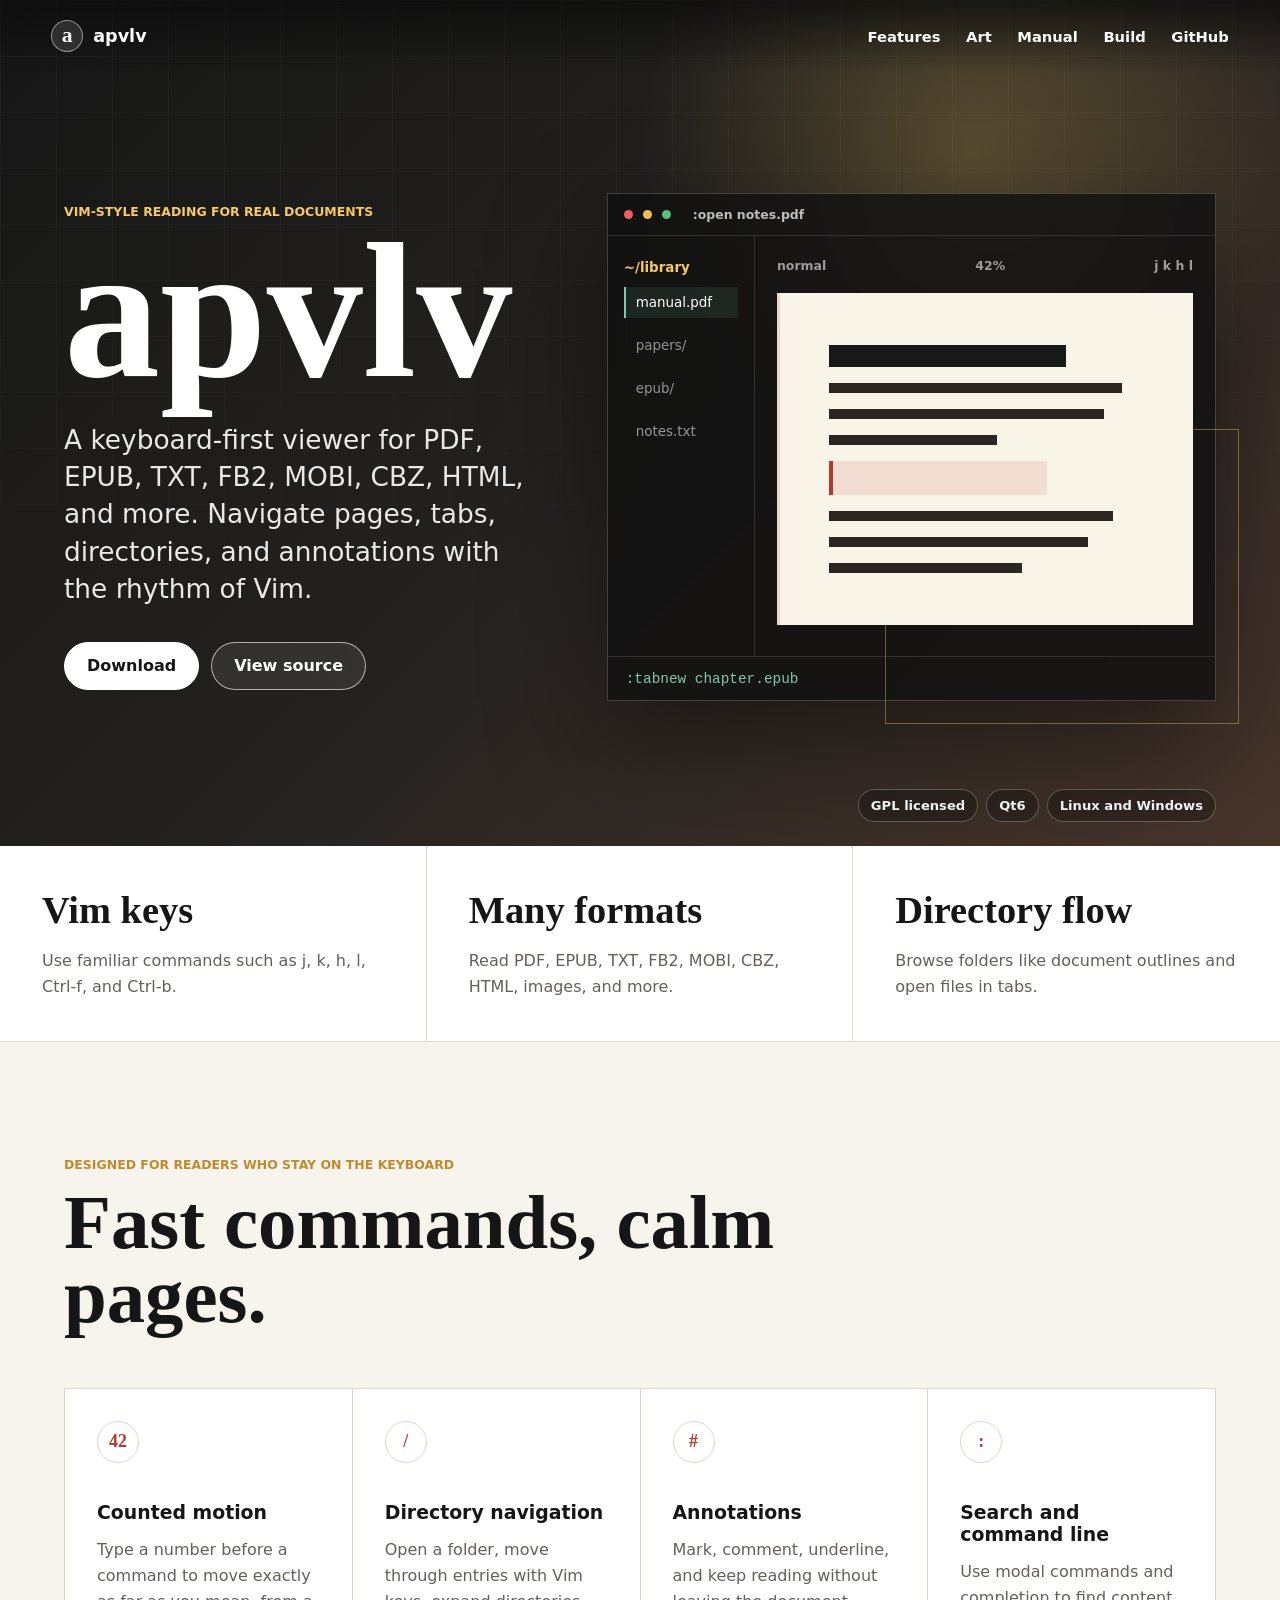
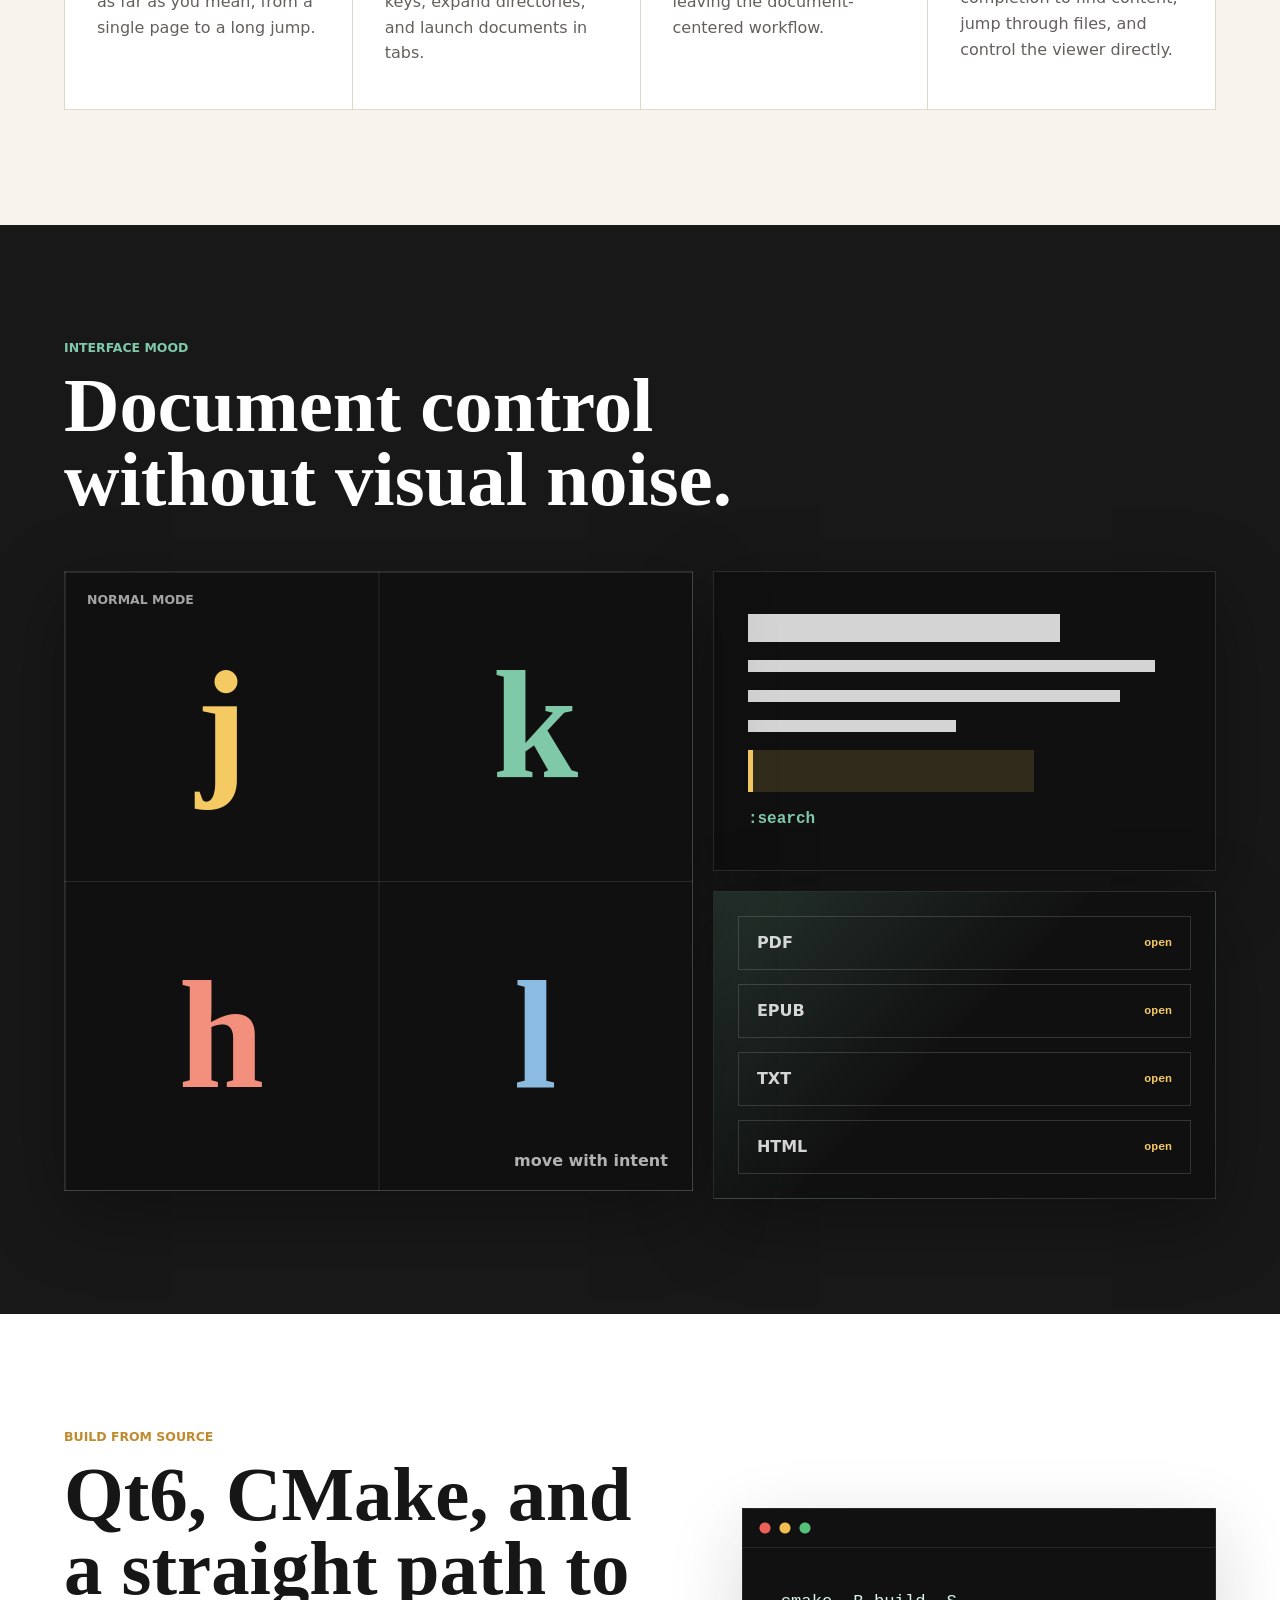
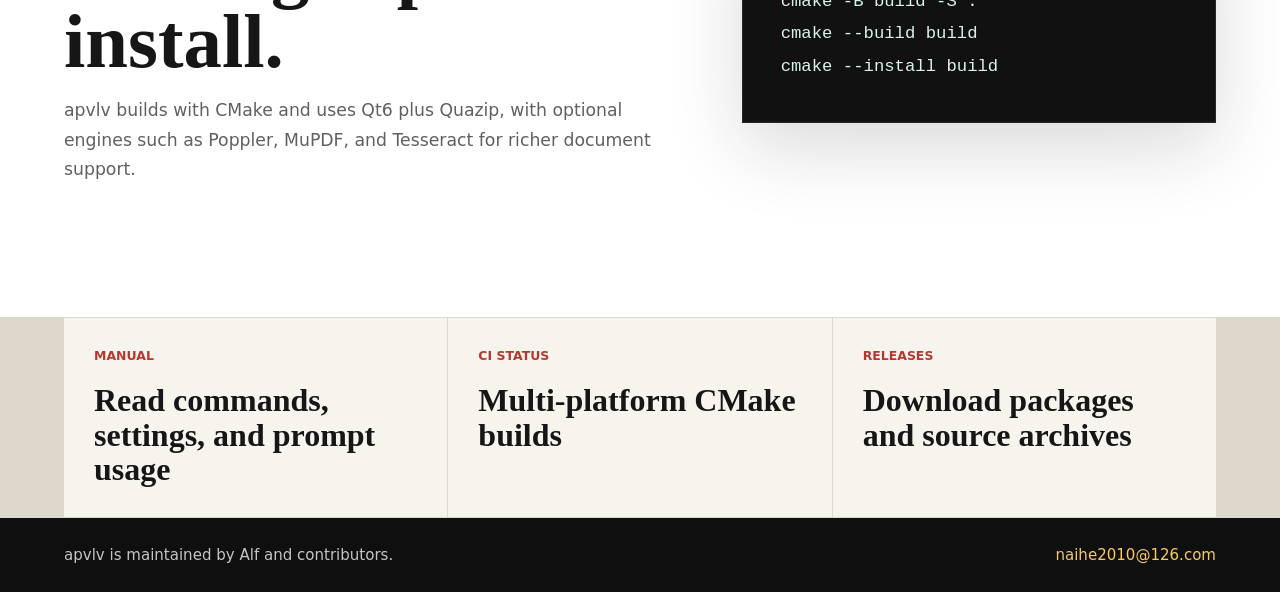
==== docs/index.html @ 9af19800 "docs: Add webpage which generated by AI" ====
<!doctype html>
<html lang="en">
  <head>
    <meta charset="utf-8">
    <meta name="viewport" content="width=device-width, initial-scale=1">
    <meta
      name="description"
      content="apvlv is a fast, Vim-like document viewer for PDF, EPUB, TXT, FB2, MOBI, CBZ, HTML, and more."
    >
    <title>apvlv | Vim-like document reading</title>
    <link rel="stylesheet" href="styles.css">
  </head>
  <body>
    <header class="site-header" aria-label="Primary">
      <a class="brand" href="#top" aria-label="apvlv home">
        <span class="brand-mark" aria-hidden="true">a</span>
        <span>apvlv</span>
      </a>
      <nav>
        <a href="#features">Features</a>
        <a href="#art">Art</a>
        <a href="manual.html">Manual</a>
        <a href="#build">Build</a>
        <a href="https://github.com/naihe2010/apvlv">GitHub</a>
      </nav>
    </header>

    <main id="top">
      <section class="hero" aria-labelledby="hero-title">
        <div class="hero-art" aria-hidden="true">
          <div class="app-window">
            <div class="window-bar">
              <span></span>
              <span></span>
              <span></span>
              <strong>:open notes.pdf</strong>
            </div>
            <div class="window-body">
              <aside class="file-tree">
                <b>~/library</b>
                <span class="active">manual.pdf</span>
                <span>papers/</span>
                <span>epub/</span>
                <span>notes.txt</span>
              </aside>
              <div class="page-art">
                <div class="page-toolbar">
                  <span>normal</span>
                  <span>42%</span>
                  <span>j k h l</span>
                </div>
                <div class="paper-sheet">
                  <i></i>
                  <i></i>
                  <i></i>
                  <i></i>
                  <em></em>
                  <i></i>
                  <i></i>
                  <i></i>
                </div>
              </div>
            </div>
            <div class="command-line">:tabnew chapter.epub</div>
          </div>
        </div>
        <div class="hero-content">
          <p class="eyebrow">Vim-style reading for real documents</p>
          <h1 id="hero-title">apvlv</h1>
          <p class="hero-copy">
            A keyboard-first viewer for PDF, EPUB, TXT, FB2, MOBI, CBZ, HTML,
            and more. Navigate pages, tabs, directories, and annotations with
            the rhythm of Vim.
          </p>
          <div class="hero-actions" aria-label="Project links">
            <a class="button primary" href="https://github.com/naihe2010/apvlv/releases">Download</a>
            <a class="button secondary" href="https://github.com/naihe2010/apvlv">View source</a>
          </div>
        </div>
        <div class="hero-status" aria-label="Project status">
          <span>GPL licensed</span>
          <span>Qt6</span>
          <span>Linux and Windows</span>
        </div>
      </section>

      <section class="intro" aria-label="Project highlights">
        <div class="metric">
          <strong>Vim keys</strong>
          <span>Use familiar commands such as j, k, h, l, Ctrl-f, and Ctrl-b.</span>
        </div>
        <div class="metric">
          <strong>Many formats</strong>
          <span>Read PDF, EPUB, TXT, FB2, MOBI, CBZ, HTML, images, and more.</span>
        </div>
        <div class="metric">
          <strong>Directory flow</strong>
          <span>Browse folders like document outlines and open files in tabs.</span>
        </div>
      </section>

      <section class="section" id="features" aria-labelledby="features-title">
        <div class="section-heading">
          <p class="eyebrow">Designed for readers who stay on the keyboard</p>
          <h2 id="features-title">Fast commands, calm pages.</h2>
        </div>
        <div class="feature-grid">
          <article class="feature">
            <span class="feature-icon" aria-hidden="true">42</span>
            <h3>Counted motion</h3>
            <p>Type a number before a command to move exactly as far as you mean, from a single page to a long jump.</p>
          </article>
          <article class="feature">
            <span class="feature-icon" aria-hidden="true">/</span>
            <h3>Directory navigation</h3>
            <p>Open a folder, move through entries with Vim keys, expand directories, and launch documents in tabs.</p>
          </article>
          <article class="feature">
            <span class="feature-icon" aria-hidden="true">#</span>
            <h3>Annotations</h3>
            <p>Mark, comment, underline, and keep reading without leaving the document-centered workflow.</p>
          </article>
          <article class="feature">
            <span class="feature-icon" aria-hidden="true">:</span>
            <h3>Search and command line</h3>
            <p>Use modal commands and completion to find content, jump through files, and control the viewer directly.</p>
          </article>
        </div>
      </section>

      <section class="showcase" id="art" aria-labelledby="art-title">
        <div class="section-heading">
          <p class="eyebrow">Interface mood</p>
          <h2 id="art-title">Document control without visual noise.</h2>
        </div>
        <div class="art-grid" aria-hidden="true">
          <div class="poster poster-large">
            <span class="poster-kicker">normal mode</span>
            <strong>j</strong>
            <strong>k</strong>
            <strong>h</strong>
            <strong>l</strong>
            <p>move with intent</p>
          </div>
          <div class="poster poster-lines">
            <span></span>
            <span></span>
            <span></span>
            <span></span>
            <em></em>
            <b>:search</b>
          </div>
          <div class="poster poster-stack">
            <span>PDF</span>
            <span>EPUB</span>
            <span>TXT</span>
            <span>HTML</span>
          </div>
        </div>
      </section>

      <section class="build" id="build" aria-labelledby="build-title">
        <div class="build-copy">
          <p class="eyebrow">Build from source</p>
          <h2 id="build-title">Qt6, CMake, and a straight path to install.</h2>
          <p>
            apvlv builds with CMake and uses Qt6 plus Quazip, with optional
            engines such as Poppler, MuPDF, and Tesseract for richer document
            support.
          </p>
        </div>
        <div class="terminal" aria-label="Build commands">
          <pre><code>cmake -B build -S .
cmake --build build
cmake --install build</code></pre>
        </div>
      </section>

      <section class="links" aria-label="Repository links">
        <a href="manual.html">
          <span>Manual</span>
          <strong>Read commands, settings, and prompt usage</strong>
        </a>
        <a href="https://github.com/naihe2010/apvlv/actions/workflows/cmake-multi-platform.yml">
          <span>CI status</span>
          <strong>Multi-platform CMake builds</strong>
        </a>
        <a href="https://github.com/naihe2010/apvlv/releases">
          <span>Releases</span>
          <strong>Download packages and source archives</strong>
        </a>
      </section>
    </main>

    <footer class="site-footer">
      <p>apvlv is maintained by Alf and contributors.</p>
      <a href="mailto:naihe2010@126.com">naihe2010@126.com</a>
    </footer>
  </body>
</html>
---- docs/styles.css ----
:root {
  color-scheme: light;
  --ink: #161616;
  --muted: #63605c;
  --paper: #f7f4ee;
  --panel: #ffffff;
  --line: #ded7cc;
  --red: #b43a31;
  --green: #1f6f58;
  --blue: #1c5f96;
  --gold: #bf8b2e;
  --shadow: 0 24px 70px rgba(22, 22, 22, 0.16);
  font-family:
    Inter, ui-sans-serif, system-ui, -apple-system, BlinkMacSystemFont, "Segoe UI",
    sans-serif;
}

* {
  box-sizing: border-box;
}

html {
  scroll-behavior: smooth;
}

body {
  margin: 0;
  background: var(--paper);
  color: var(--ink);
}

a {
  color: inherit;
}

.site-header {
  position: absolute;
  inset: 0 0 auto;
  z-index: 10;
  display: flex;
  align-items: center;
  justify-content: space-between;
  gap: 24px;
  min-height: 72px;
  padding: 16px clamp(18px, 4vw, 56px);
  color: #fff;
  background: linear-gradient(180deg, rgba(12, 12, 12, 0.76), rgba(12, 12, 12, 0));
}

.brand {
  display: inline-flex;
  align-items: center;
  gap: 10px;
  text-decoration: none;
  font-weight: 800;
  font-size: 1.1rem;
}

.brand-mark {
  display: inline-grid;
  place-items: center;
  width: 32px;
  height: 32px;
  border: 1px solid rgba(255, 255, 255, 0.48);
  border-radius: 50%;
  background: rgba(255, 255, 255, 0.12);
  font-family: Georgia, "Times New Roman", serif;
  font-size: 1.35rem;
  line-height: 1;
  backdrop-filter: blur(8px);
}

nav {
  display: flex;
  align-items: center;
  gap: clamp(12px, 2vw, 28px);
  font-size: 0.92rem;
  font-weight: 650;
}

nav a {
  text-decoration: none;
}

nav a:hover,
nav a:focus-visible {
  color: #f5d278;
}

.hero {
  position: relative;
  min-height: 94svh;
  display: grid;
  grid-template-columns: minmax(0, 0.88fr) minmax(360px, 1.12fr);
  gap: clamp(32px, 5vw, 80px);
  align-items: center;
  overflow: hidden;
  padding: 130px clamp(18px, 5vw, 72px) 82px;
  color: #fff;
  background:
    radial-gradient(circle at 76% 18%, rgba(246, 202, 99, 0.24), transparent 28%),
    linear-gradient(135deg, #161616 0%, #22211f 46%, #47352c 100%);
}

.hero::before {
  content: "";
  position: absolute;
  inset: 0;
  background:
    linear-gradient(90deg, rgba(255, 255, 255, 0.045) 1px, transparent 1px),
    linear-gradient(180deg, rgba(255, 255, 255, 0.045) 1px, transparent 1px);
  background-size: 56px 56px;
  mask-image: linear-gradient(180deg, rgba(0, 0, 0, 0.9), transparent 80%);
}

.hero-art {
  position: relative;
  z-index: 1;
  order: 2;
}

.app-window {
  position: relative;
  width: min(760px, 100%);
  margin-left: auto;
  border: 1px solid rgba(255, 255, 255, 0.2);
  background: rgba(17, 17, 17, 0.82);
  box-shadow: 0 38px 110px rgba(0, 0, 0, 0.44);
  backdrop-filter: blur(12px);
}

.app-window::before {
  content: "";
  position: absolute;
  right: -24px;
  bottom: -24px;
  width: 58%;
  height: 58%;
  border: 1px solid rgba(246, 202, 99, 0.4);
  z-index: -1;
}

.window-bar,
.command-line,
.page-toolbar {
  display: flex;
  align-items: center;
}

.window-bar {
  gap: 10px;
  min-height: 42px;
  padding: 0 16px;
  border-bottom: 1px solid rgba(255, 255, 255, 0.12);
  color: rgba(255, 255, 255, 0.62);
  font-size: 0.78rem;
  font-weight: 750;
}

.window-bar span {
  width: 9px;
  height: 9px;
  border-radius: 50%;
}

.window-bar span:nth-child(1) {
  background: #ef6058;
}

.window-bar span:nth-child(2) {
  background: #f2bf4f;
}

.window-bar span:nth-child(3) {
  background: #55c17a;
}

.window-bar strong {
  margin-left: 12px;
  color: rgba(255, 255, 255, 0.72);
}

.window-body {
  display: grid;
  grid-template-columns: minmax(124px, 0.32fr) 1fr;
  min-height: 420px;
}

.file-tree {
  display: grid;
  align-content: start;
  gap: 12px;
  padding: 24px 16px;
  border-right: 1px solid rgba(255, 255, 255, 0.12);
  color: rgba(255, 255, 255, 0.55);
  font-size: 0.84rem;
}

.file-tree b {
  color: #f6ca63;
}

.file-tree span {
  padding: 8px 10px;
  border-left: 2px solid transparent;
}

.file-tree .active {
  border-left-color: #7fc9a9;
  background: rgba(127, 201, 169, 0.1);
  color: #fff;
}

.page-art {
  padding: 22px;
}

.page-toolbar {
  justify-content: space-between;
  gap: 10px;
  margin-bottom: 20px;
  color: rgba(255, 255, 255, 0.58);
  font-size: 0.78rem;
  font-weight: 780;
}

.paper-sheet {
  display: grid;
  gap: 16px;
  min-height: 326px;
  padding: clamp(28px, 5vw, 52px);
  background:
    linear-gradient(90deg, rgba(180, 58, 49, 0.16) 0 3px, transparent 3px),
    #f9f4e8;
  color: #26211b;
}

.paper-sheet i,
.paper-sheet em {
  display: block;
  height: 10px;
  background: #2a2722;
}

.paper-sheet i:nth-child(1) {
  width: 76%;
  height: 22px;
  background: #181818;
}

.paper-sheet i:nth-child(2) {
  width: 94%;
}

.paper-sheet i:nth-child(3) {
  width: 88%;
}

.paper-sheet i:nth-child(4) {
  width: 54%;
}

.paper-sheet em {
  width: 70%;
  height: 34px;
  border-left: 4px solid var(--red);
  background: rgba(180, 58, 49, 0.12);
}

.paper-sheet i:nth-child(6) {
  width: 91%;
}

.paper-sheet i:nth-child(7) {
  width: 83%;
}

.paper-sheet i:nth-child(8) {
  width: 62%;
}

.command-line {
  min-height: 44px;
  padding: 0 18px;
  border-top: 1px solid rgba(255, 255, 255, 0.12);
  color: #7fc9a9;
  font-family: "SFMono-Regular", Consolas, "Liberation Mono", monospace;
  font-size: 0.9rem;
}

.hero-content {
  position: relative;
  z-index: 1;
  width: min(760px, 100%);
}

.eyebrow {
  margin: 0 0 14px;
  color: var(--gold);
  font-size: 0.78rem;
  font-weight: 850;
  letter-spacing: 0;
  text-transform: uppercase;
}

.hero .eyebrow {
  color: #f6ca63;
}

h1,
h2,
h3,
p {
  overflow-wrap: anywhere;
}

h1 {
  margin: 0;
  font-family: Georgia, "Times New Roman", serif;
  font-size: clamp(5rem, 15vw, 12rem);
  line-height: 0.82;
  letter-spacing: 0;
}

.hero-copy {
  max-width: 680px;
  margin: 30px 0 0;
  font-size: clamp(1.1rem, 2.6vw, 1.65rem);
  line-height: 1.42;
  color: rgba(255, 255, 255, 0.9);
}

.hero-actions {
  display: flex;
  flex-wrap: wrap;
  gap: 12px;
  margin-top: 34px;
}

.button {
  display: inline-flex;
  align-items: center;
  justify-content: center;
  min-height: 48px;
  padding: 0 22px;
  border: 1px solid rgba(255, 255, 255, 0.62);
  border-radius: 999px;
  text-decoration: none;
  font-weight: 800;
  transition:
    transform 160ms ease,
    background 160ms ease,
    color 160ms ease;
}

.button:hover,
.button:focus-visible {
  transform: translateY(-2px);
}

.button.primary {
  border-color: #fff;
  background: #fff;
  color: var(--ink);
}

.button.secondary {
  color: #fff;
  background: rgba(255, 255, 255, 0.08);
  backdrop-filter: blur(8px);
}

.hero-status {
  position: absolute;
  right: clamp(18px, 5vw, 72px);
  bottom: 24px;
  z-index: 1;
  display: flex;
  flex-wrap: wrap;
  justify-content: flex-end;
  gap: 8px;
}

.hero-status span {
  padding: 8px 12px;
  border: 1px solid rgba(255, 255, 255, 0.28);
  border-radius: 999px;
  background: rgba(10, 10, 10, 0.28);
  font-size: 0.82rem;
  font-weight: 750;
  backdrop-filter: blur(8px);
}

.intro {
  display: grid;
  grid-template-columns: repeat(3, 1fr);
  border-bottom: 1px solid var(--line);
  background: var(--panel);
}

.metric {
  min-height: 172px;
  padding: clamp(24px, 4vw, 42px);
  border-right: 1px solid var(--line);
}

.metric:last-child {
  border-right: 0;
}

.metric strong {
  display: block;
  margin-bottom: 16px;
  font-family: Georgia, "Times New Roman", serif;
  font-size: clamp(1.5rem, 3vw, 2.4rem);
}

.metric span {
  color: var(--muted);
  line-height: 1.6;
}

.section,
.showcase,
.build,
.links {
  padding: clamp(64px, 9vw, 118px) clamp(18px, 5vw, 72px);
}

.section-heading {
  max-width: 840px;
  margin-bottom: clamp(28px, 5vw, 54px);
}

h2 {
  margin: 0;
  font-family: Georgia, "Times New Roman", serif;
  font-size: clamp(2.4rem, 6vw, 5.4rem);
  line-height: 0.96;
  letter-spacing: 0;
}

.feature-grid {
  display: grid;
  grid-template-columns: repeat(4, 1fr);
  gap: 1px;
  background: var(--line);
  border: 1px solid var(--line);
}

.feature {
  min-height: 320px;
  padding: 32px;
  background: var(--panel);
}

.feature-icon {
  display: inline-grid;
  place-items: center;
  width: 42px;
  height: 42px;
  margin-bottom: 38px;
  border: 1px solid var(--line);
  border-radius: 50%;
  color: var(--red);
  font-family: Georgia, "Times New Roman", serif;
  font-size: 1.12rem;
  font-weight: 900;
}

.feature h3 {
  margin: 0 0 14px;
  font-size: 1.18rem;
}

.feature p {
  margin: 0;
  color: var(--muted);
  line-height: 1.62;
}

.showcase {
  background: #181818;
  color: #fff;
}

.showcase .eyebrow {
  color: #7fc9a9;
}

.art-grid {
  display: grid;
  grid-template-columns: 1.25fr 1fr;
  gap: 20px;
  align-items: start;
}

.poster {
  min-height: 300px;
  border: 1px solid rgba(255, 255, 255, 0.12);
  background: #101010;
  box-shadow: 0 22px 70px rgba(0, 0, 0, 0.34);
}

.poster-large {
  grid-row: span 2;
  display: grid;
  grid-template-columns: repeat(2, minmax(0, 1fr));
  gap: 1px;
  min-height: 620px;
  background:
    linear-gradient(90deg, rgba(255, 255, 255, 0.1) 1px, transparent 1px),
    linear-gradient(180deg, rgba(255, 255, 255, 0.1) 1px, transparent 1px),
    #101010;
  background-size: 50% 50%;
}

.poster-large strong {
  display: grid;
  place-items: center;
  font-family: Georgia, "Times New Roman", serif;
  font-size: clamp(5rem, 12vw, 10rem);
  line-height: 1;
}

.poster-large strong:nth-of-type(1) {
  color: #f6ca63;
}

.poster-large strong:nth-of-type(2) {
  color: #7fc9a9;
}

.poster-large strong:nth-of-type(3) {
  color: #f28f7d;
}

.poster-large strong:nth-of-type(4) {
  color: #8bbbe0;
}

.poster-kicker,
.poster-large p {
  position: absolute;
}

.poster-large {
  position: relative;
}

.poster-kicker {
  left: 22px;
  top: 20px;
  color: rgba(255, 255, 255, 0.62);
  font-size: 0.78rem;
  font-weight: 850;
  text-transform: uppercase;
}

.poster-large p {
  right: 24px;
  bottom: 20px;
  margin: 0;
  color: rgba(255, 255, 255, 0.68);
  font-size: 1rem;
  font-weight: 760;
}

.poster-lines {
  display: grid;
  align-content: center;
  gap: 18px;
  padding: 34px;
}

.poster-lines span,
.poster-lines em {
  display: block;
  height: 12px;
  background: rgba(255, 255, 255, 0.82);
}

.poster-lines span:nth-child(1) {
  width: 72%;
  height: 28px;
}

.poster-lines span:nth-child(2) {
  width: 94%;
}

.poster-lines span:nth-child(3) {
  width: 86%;
}

.poster-lines span:nth-child(4) {
  width: 48%;
}

.poster-lines em {
  width: 66%;
  height: 42px;
  border-left: 5px solid #f6ca63;
  background: rgba(246, 202, 99, 0.14);
}

.poster-lines b {
  align-self: end;
  color: #7fc9a9;
  font-family: "SFMono-Regular", Consolas, "Liberation Mono", monospace;
}

.poster-stack {
  display: grid;
  gap: 14px;
  padding: 24px;
  background:
    linear-gradient(135deg, rgba(127, 201, 169, 0.18), transparent 48%),
    #101010;
}

.poster-stack span {
  display: flex;
  align-items: center;
  justify-content: space-between;
  min-height: 54px;
  padding: 0 18px;
  border: 1px solid rgba(255, 255, 255, 0.15);
  color: rgba(255, 255, 255, 0.82);
  font-weight: 850;
}

.poster-stack span::after {
  content: "open";
  color: #f6ca63;
  font-family: "SFMono-Regular", Consolas, "Liberation Mono", monospace;
  font-size: 0.72rem;
}

.build {
  display: grid;
  grid-template-columns: minmax(0, 0.95fr) minmax(320px, 0.75fr);
  gap: clamp(32px, 6vw, 80px);
  align-items: center;
  background: var(--panel);
}

.build-copy p:not(.eyebrow) {
  max-width: 680px;
  color: var(--muted);
  font-size: 1.08rem;
  line-height: 1.7;
}

.terminal {
  border: 1px solid #272727;
  background: #111;
  color: #d8f5e6;
  box-shadow: var(--shadow);
}

.terminal::before {
  content: "";
  display: block;
  height: 38px;
  border-bottom: 1px solid #272727;
  background:
    radial-gradient(circle at 22px 19px, #ef6058 0 5px, transparent 6px),
    radial-gradient(circle at 42px 19px, #f2bf4f 0 5px, transparent 6px),
    radial-gradient(circle at 62px 19px, #55c17a 0 5px, transparent 6px);
}

pre {
  margin: 0;
  padding: clamp(24px, 4vw, 38px);
  overflow-x: auto;
}

code {
  font-family: "SFMono-Regular", Consolas, "Liberation Mono", monospace;
  font-size: clamp(0.92rem, 2vw, 1.08rem);
  line-height: 1.9;
}

.links {
  display: grid;
  grid-template-columns: repeat(3, 1fr);
  gap: 1px;
  background: var(--line);
  padding-top: 1px;
  padding-bottom: 1px;
}

.links a {
  min-height: 190px;
  padding: 30px;
  background: var(--paper);
  text-decoration: none;
  transition:
    background 160ms ease,
    color 160ms ease;
}

.links a:hover,
.links a:focus-visible {
  background: var(--ink);
  color: #fff;
}

.links span {
  display: block;
  margin-bottom: 20px;
  color: var(--red);
  font-size: 0.78rem;
  font-weight: 850;
  text-transform: uppercase;
}

.links a:hover span,
.links a:focus-visible span {
  color: #f6ca63;
}

.links strong {
  display: block;
  max-width: 320px;
  font-family: Georgia, "Times New Roman", serif;
  font-size: clamp(1.35rem, 2.5vw, 2rem);
  line-height: 1.08;
}

.site-footer {
  display: flex;
  justify-content: space-between;
  gap: 18px;
  padding: 28px clamp(18px, 5vw, 72px);
  background: #0f0f0f;
  color: rgba(255, 255, 255, 0.76);
  font-size: 0.94rem;
}

.site-footer p {
  margin: 0;
}

.site-footer a {
  color: #f6ca63;
  text-decoration: none;
}

.manual-page {
  background:
    linear-gradient(180deg, #171717 0 360px, var(--paper) 360px);
}

.doc-header {
  color: #fff;
}

nav a[aria-current="page"] {
  color: #f6ca63;
}

.manual-hero,
.manual-title {
  position: relative;
  display: grid;
  gap: clamp(28px, 5vw, 68px);
  padding: 138px clamp(18px, 5vw, 72px) clamp(56px, 8vw, 98px);
  color: #fff;
  overflow: hidden;
}

.manual-hero {
  grid-template-columns: minmax(0, 1fr) minmax(280px, 0.46fr);
  align-items: end;
  min-height: 620px;
  background:
    radial-gradient(circle at 82% 26%, rgba(127, 201, 169, 0.2), transparent 26%),
    linear-gradient(135deg, #151515, #202020 52%, #383026);
}

.manual-title {
  min-height: 440px;
  align-content: end;
  background:
    linear-gradient(90deg, rgba(255, 255, 255, 0.055) 1px, transparent 1px),
    linear-gradient(180deg, rgba(255, 255, 255, 0.055) 1px, transparent 1px),
    #171717;
  background-size: 44px 44px;
}

.manual-hero h1,
.manual-title h1 {
  max-width: 980px;
  margin: 0;
  font-family: Georgia, "Times New Roman", serif;
  font-size: clamp(3.3rem, 8vw, 8rem);
  line-height: 0.9;
  letter-spacing: 0;
}

.manual-hero p:not(.eyebrow),
.manual-title p:not(.eyebrow) {
  max-width: 720px;
  margin: 24px 0 0;
  color: rgba(255, 255, 255, 0.78);
  font-size: clamp(1rem, 2.1vw, 1.28rem);
  line-height: 1.65;
}

.manual-card {
  display: grid;
  gap: 20px;
  padding: 28px;
  border: 1px solid rgba(255, 255, 255, 0.2);
  background: rgba(255, 255, 255, 0.08);
  box-shadow: 0 26px 72px rgba(0, 0, 0, 0.28);
  backdrop-filter: blur(12px);
}

.manual-card span {
  color: #f6ca63;
  font-size: 0.78rem;
  font-weight: 850;
  text-transform: uppercase;
}

.manual-card code {
  color: #fff;
  font-size: clamp(1.05rem, 2vw, 1.35rem);
}

.manual-nav-grid {
  display: grid;
  grid-template-columns: repeat(3, 1fr);
  gap: 1px;
  padding: 1px clamp(18px, 5vw, 72px);
  background: var(--line);
}

.manual-nav-grid a {
  min-height: 260px;
  padding: 30px;
  background: var(--panel);
  text-decoration: none;
  transition:
    background 160ms ease,
    color 160ms ease,
    transform 160ms ease;
}

.manual-nav-grid a:hover,
.manual-nav-grid a:focus-visible {
  background: var(--ink);
  color: #fff;
  transform: translateY(-2px);
}

.manual-nav-grid span {
  color: var(--red);
  font-weight: 900;
}

.manual-nav-grid strong {
  display: block;
  margin: 48px 0 14px;
  font-family: Georgia, "Times New Roman", serif;
  font-size: clamp(1.7rem, 3vw, 2.55rem);
  line-height: 1;
}

.manual-nav-grid p {
  max-width: 360px;
  margin: 0;
  color: var(--muted);
  line-height: 1.62;
}

.manual-nav-grid a:hover p,
.manual-nav-grid a:focus-visible p {
  color: rgba(255, 255, 255, 0.72);
}

.manual-section {
  padding: clamp(58px, 8vw, 108px) clamp(18px, 5vw, 72px);
  background: var(--paper);
}

.manual-section.compact {
  padding-top: clamp(48px, 7vw, 84px);
  padding-bottom: clamp(48px, 7vw, 84px);
}

.manual-section.accent {
  background: #ece5d9;
}

.manual-heading {
  max-width: 760px;
  margin-bottom: clamp(28px, 5vw, 52px);
}

.manual-heading h2 {
  font-size: clamp(2.35rem, 5.4vw, 4.9rem);
}

.command-list {
  display: grid;
  grid-template-columns: repeat(2, minmax(0, 1fr));
  gap: 1px;
  background: var(--line);
  border: 1px solid var(--line);
}

.command-list article,
.settings-board article {
  min-height: 118px;
  padding: 22px;
  background: var(--panel);
}

kbd {
  display: inline-block;
  max-width: 100%;
  padding: 7px 10px;
  border: 1px solid var(--line);
  background: #f5efe5;
  color: var(--red);
  font-family: "SFMono-Regular", Consolas, "Liberation Mono", monospace;
  font-size: 0.9rem;
  font-weight: 850;
  white-space: normal;
}

.command-list p,
.settings-board p {
  margin: 14px 0 0;
  color: var(--muted);
  line-height: 1.58;
}

.command-list code,
.settings-board code,
.manual-title code {
  color: var(--green);
  font-size: 0.95em;
}

.settings-board {
  display: grid;
  grid-template-columns: repeat(3, minmax(0, 1fr));
  gap: 1px;
  padding: clamp(58px, 8vw, 108px) clamp(18px, 5vw, 72px);
  background: var(--line);
}

.prompt-list {
  grid-template-columns: repeat(3, minmax(0, 1fr));
}

.prompt-title {
  background:
    radial-gradient(circle at 80% 28%, rgba(246, 202, 99, 0.2), transparent 26%),
    #171717;
}

.manual-strip {
  display: grid;
  grid-template-columns: 1fr auto auto;
  gap: 18px;
  align-items: center;
  padding: 28px clamp(18px, 5vw, 72px);
  background: #111;
  color: #fff;
}

.manual-strip p {
  margin: 0;
  color: rgba(255, 255, 255, 0.58);
  font-weight: 780;
}

.manual-strip strong {
  font-family: Georgia, "Times New Roman", serif;
  font-size: clamp(1.15rem, 2vw, 1.65rem);
}

.manual-strip a {
  color: #f6ca63;
  text-decoration: none;
  font-weight: 760;
}

@media (max-width: 900px) {
  .site-header {
    align-items: flex-start;
  }

  nav {
    justify-content: flex-end;
    flex-wrap: wrap;
    max-width: 300px;
  }

  .hero {
    min-height: 92svh;
    grid-template-columns: 1fr;
    padding-top: 148px;
  }

  .intro,
  .feature-grid,
  .art-grid,
  .build,
  .links,
  .manual-hero,
  .manual-nav-grid,
  .command-list,
  .settings-board,
  .prompt-list {
    grid-template-columns: 1fr;
  }

  .metric {
    min-height: 0;
    border-right: 0;
    border-bottom: 1px solid var(--line);
  }

  .metric:last-child {
    border-bottom: 0;
  }

  .feature {
    min-height: 0;
  }

  .poster-large {
    grid-row: auto;
    min-height: 460px;
  }

  .manual-hero {
    min-height: 0;
    padding-top: 152px;
  }

  .manual-title {
    min-height: 380px;
    padding-top: 152px;
  }

  .manual-strip {
    grid-template-columns: 1fr;
  }
}

@media (max-width: 560px) {
  .site-header {
    display: block;
    min-height: 0;
  }

  nav {
    justify-content: flex-start;
    margin-top: 14px;
    gap: 12px 18px;
  }

  .hero {
    min-height: 90svh;
    padding-bottom: 118px;
  }

  .window-body {
    grid-template-columns: 1fr;
  }

  .file-tree {
    border-right: 0;
    border-bottom: 1px solid rgba(255, 255, 255, 0.12);
  }

  .app-window::before {
    display: none;
  }

  .hero-status {
    left: 18px;
    right: 18px;
    justify-content: flex-start;
  }

  .hero-actions {
    display: grid;
    grid-template-columns: 1fr;
  }

  .button {
    width: 100%;
  }

  .section,
  .showcase,
  .build,
  .manual-section,
  .settings-board {
    padding-top: 58px;
    padding-bottom: 58px;
  }

  .site-footer {
    display: block;
  }

  .site-footer a {
    display: inline-block;
    margin-top: 10px;
  }
}
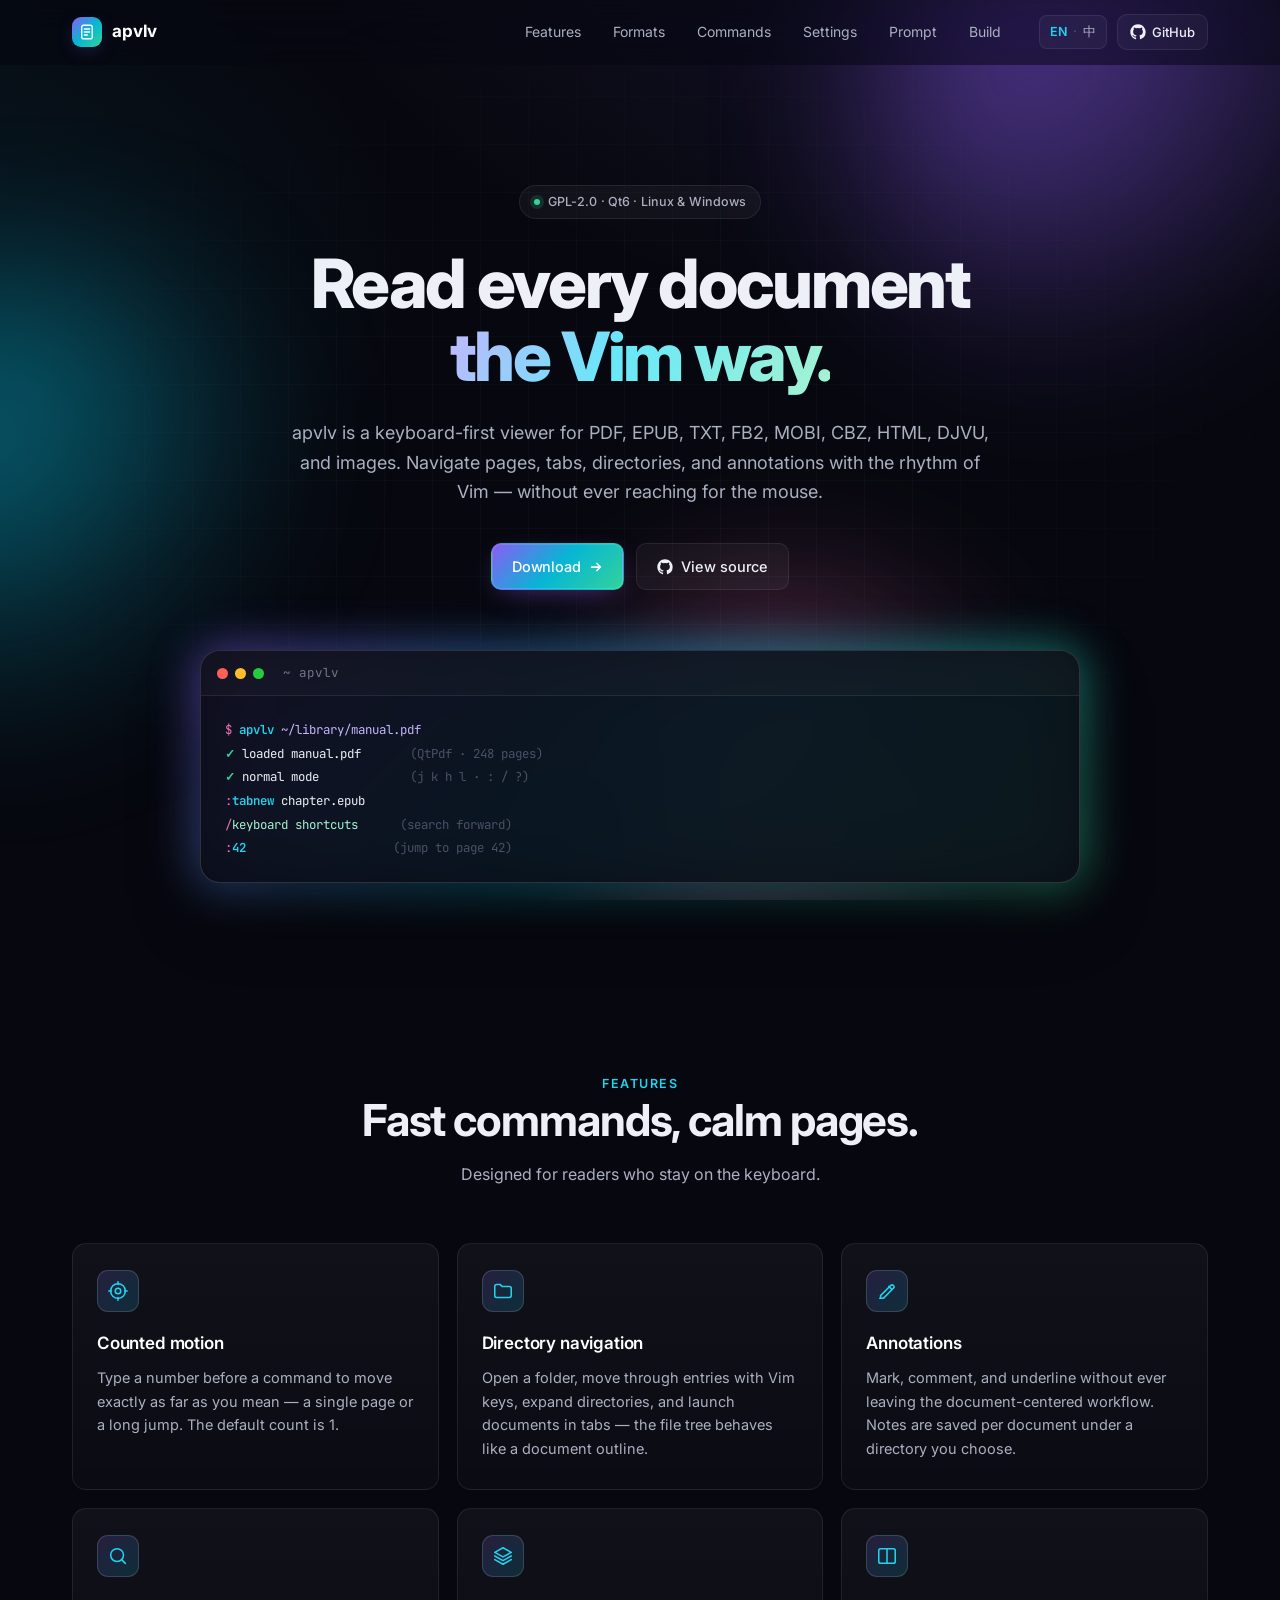
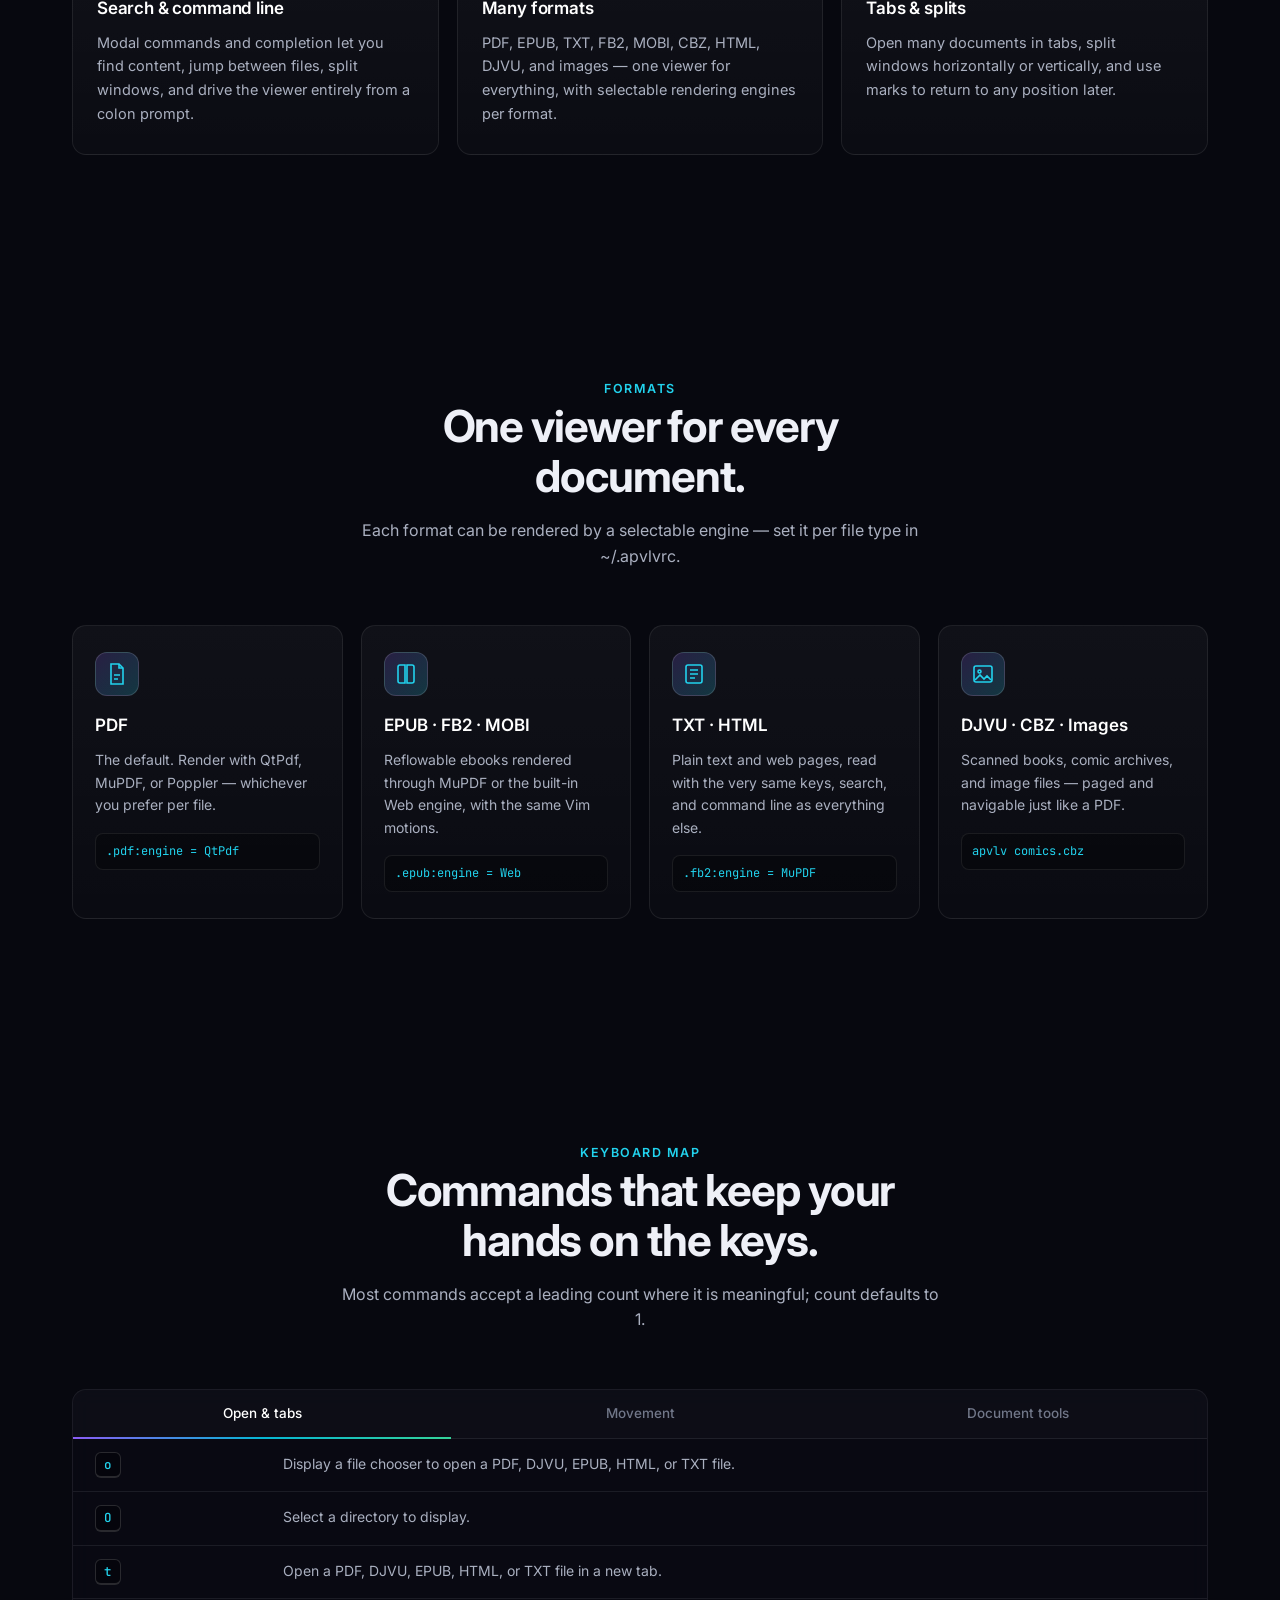
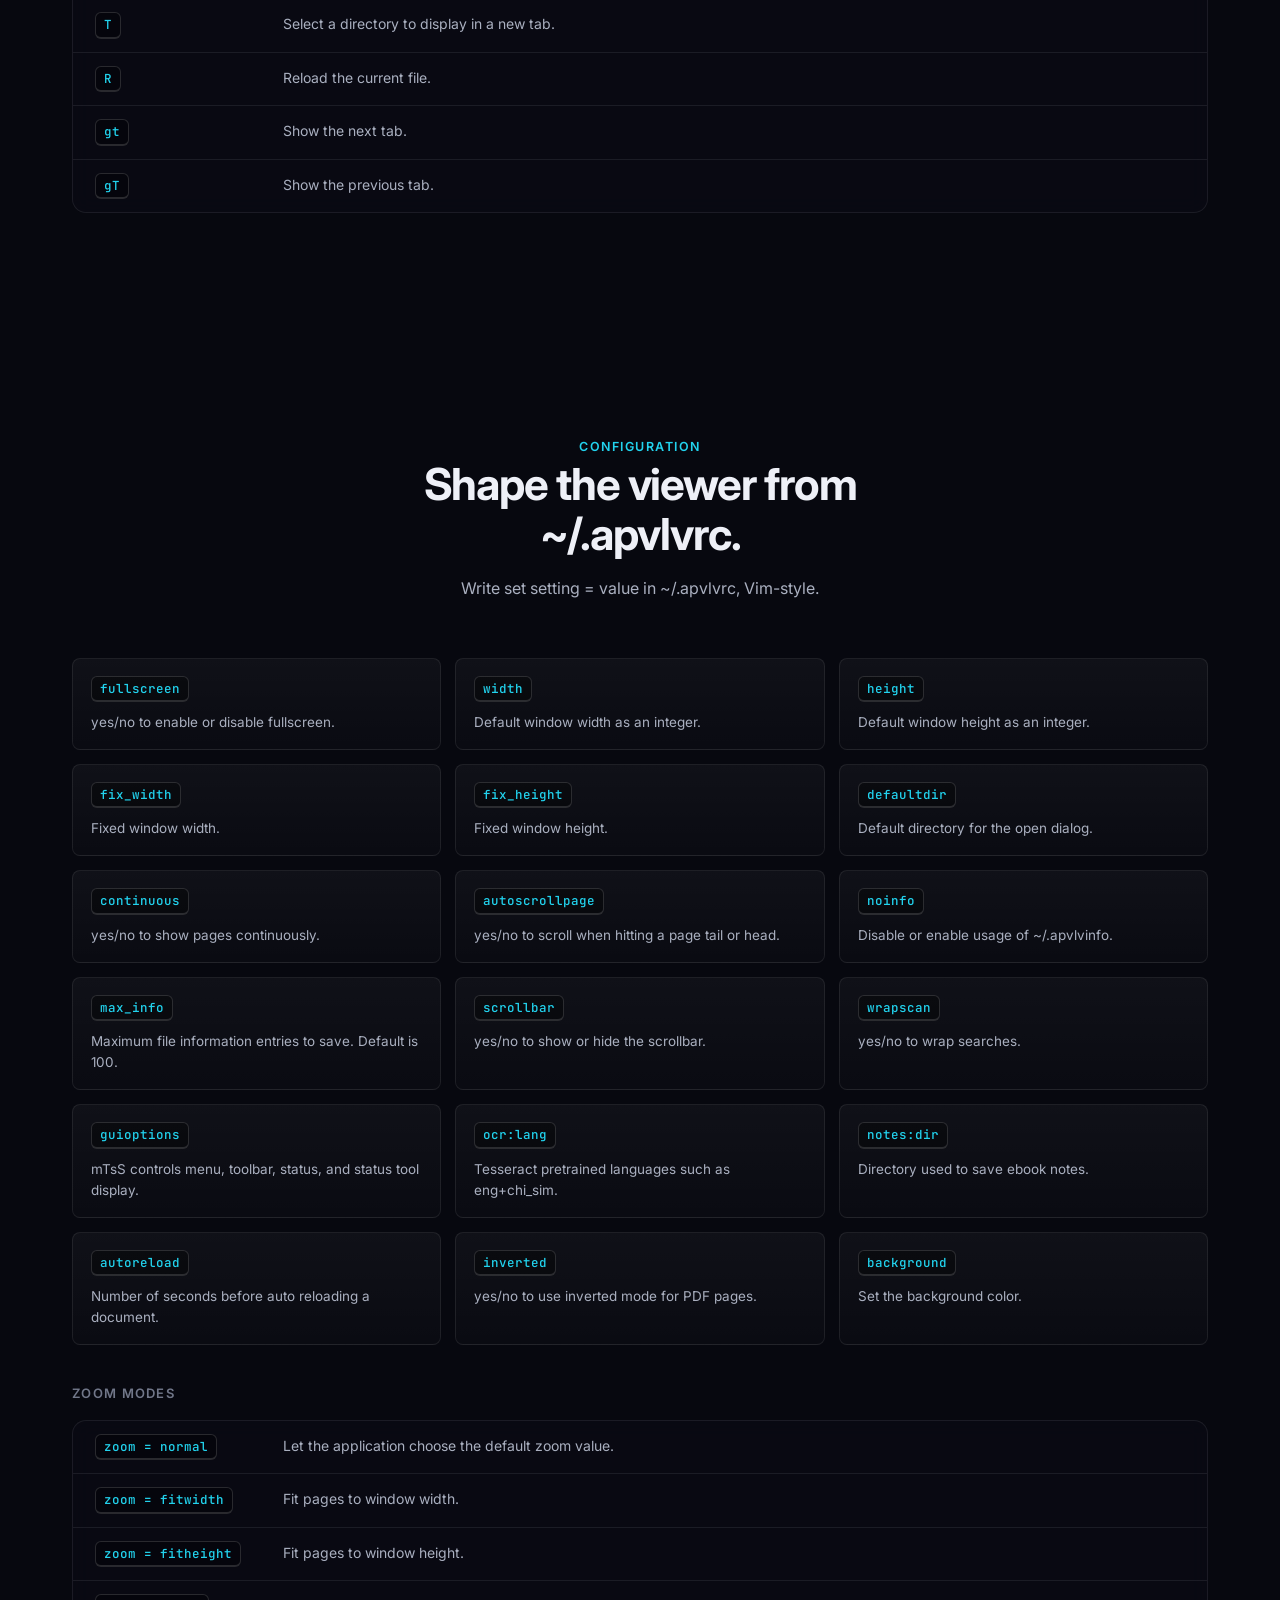
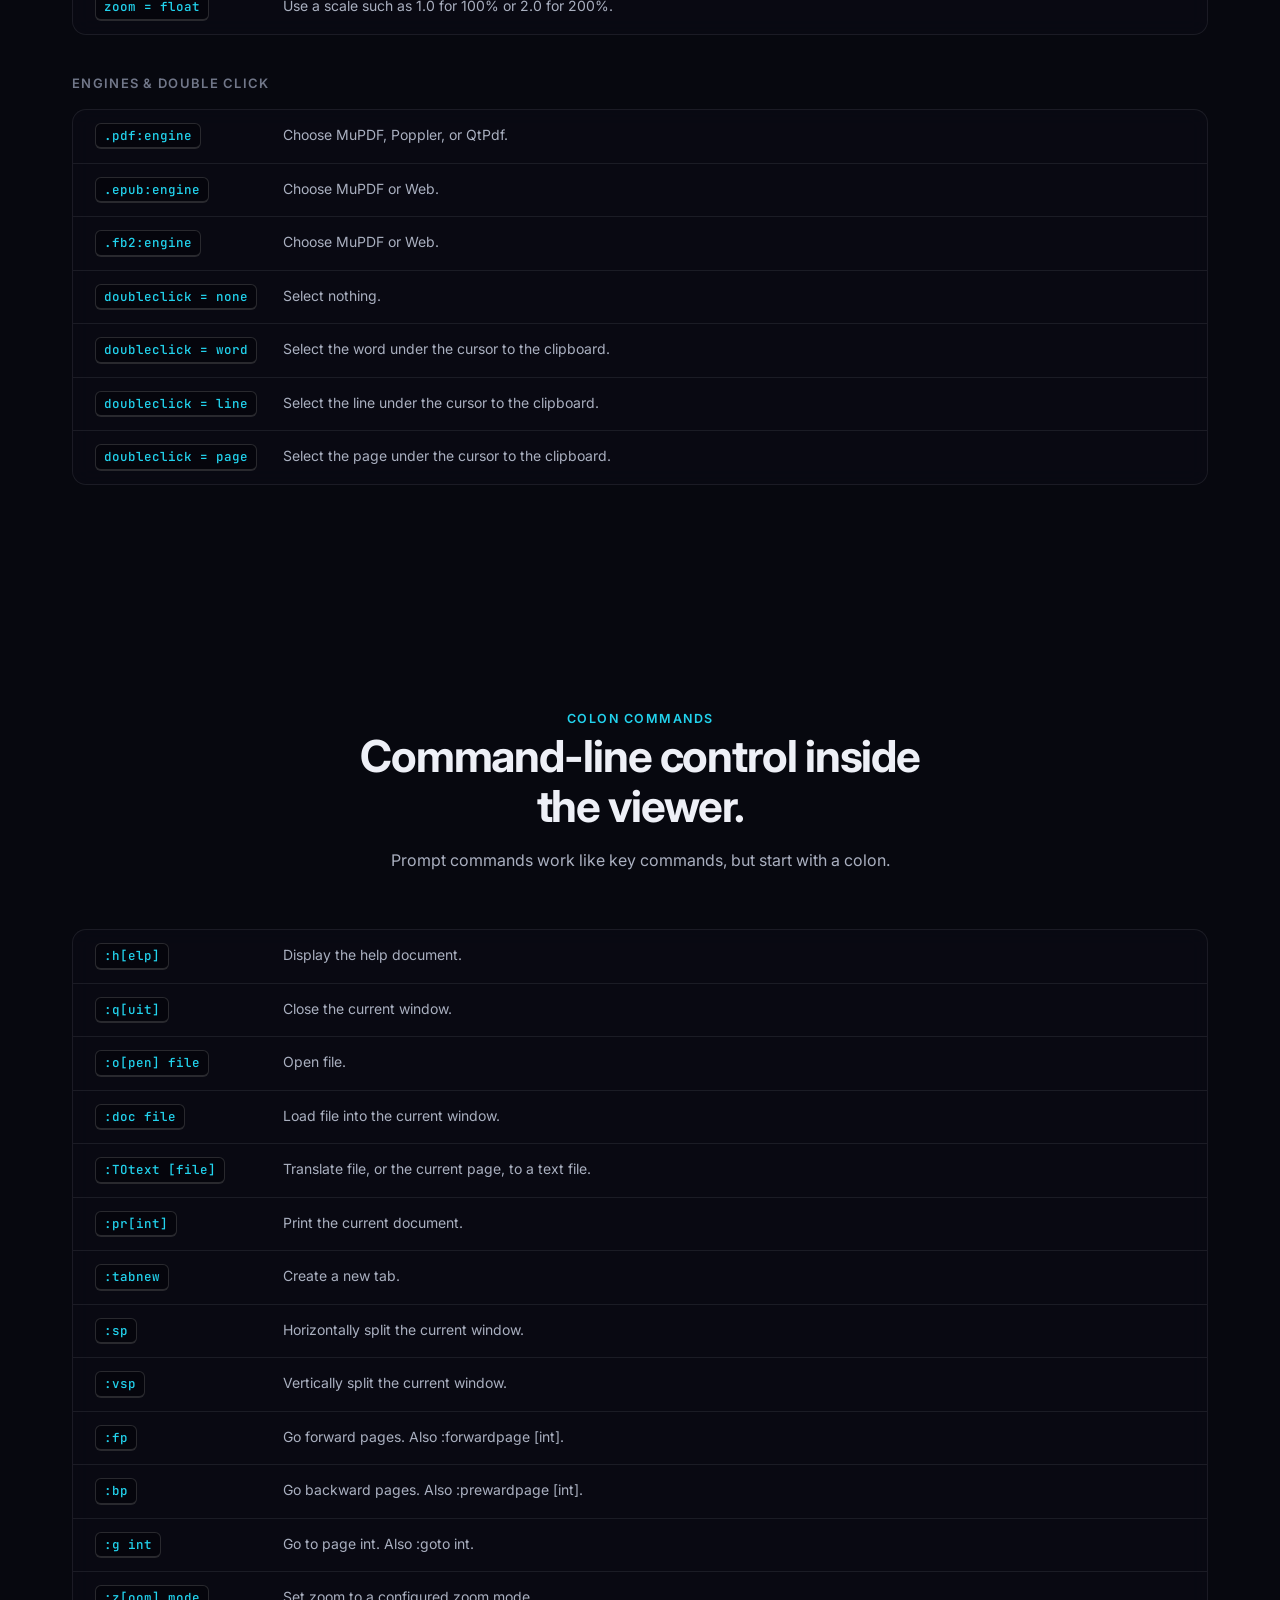
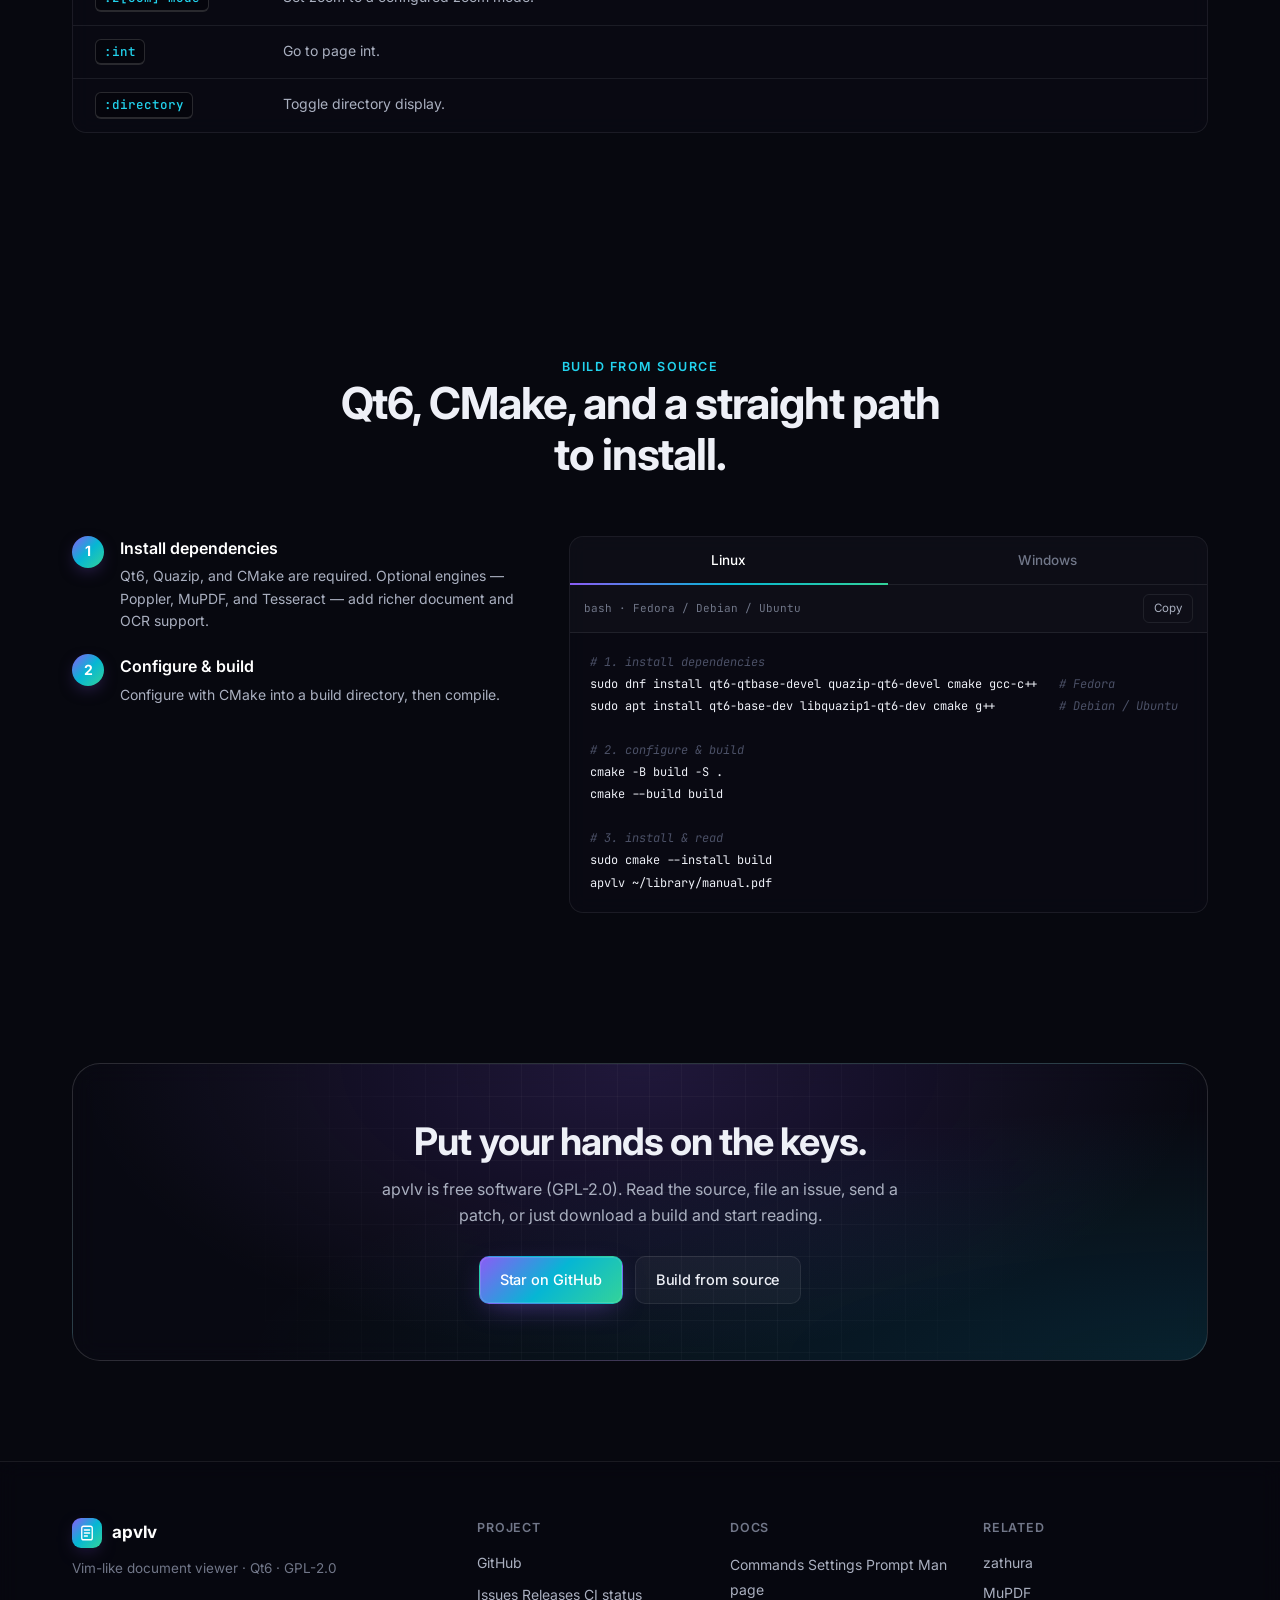
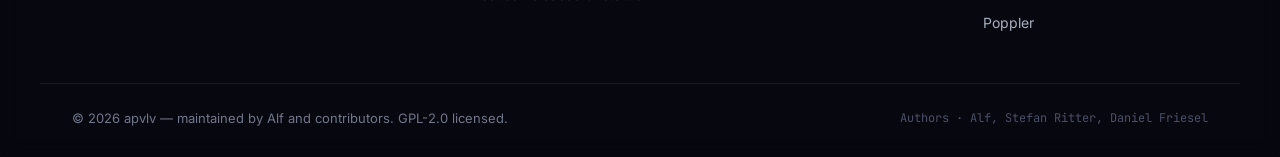
==== commit 5dc79bbd: "docs: Rebuild website as a single bilingual page Replace the five-page English site with one EN/中 pa" ====
--- a/docs/index.html
+++ b/docs/index.html
@@ -1,200 +1,546 @@
 <!doctype html>
 <html lang="en">
   <head>
-    <meta charset="utf-8">
-    <meta name="viewport" content="width=device-width, initial-scale=1">
-    <meta
-      name="description"
-      content="apvlv is a fast, Vim-like document viewer for PDF, EPUB, TXT, FB2, MOBI, CBZ, HTML, and more."
-    >
-    <title>apvlv | Vim-like document reading</title>
-    <link rel="stylesheet" href="styles.css">
+    <meta charset="utf-8" />
+    <meta name="viewport" content="width=device-width, initial-scale=1, viewport-fit=cover" />
+    <meta name="color-scheme" content="dark" />
+    <title>apvlv — Vim-like document reading</title>
+    <meta name="description" content="apvlv is a fast, Vim-like document viewer for PDF, EPUB, TXT, FB2, MOBI, CBZ, HTML, DJVU, and images. Keyboard-first, tabbed, with directory browsing and annotations." />
+    <meta property="og:title" content="apvlv — Vim-like document reading" />
+    <meta property="og:description" content="A keyboard-first document viewer for PDF, EPUB, TXT, FB2, MOBI, CBZ, HTML, and more. Navigate with the rhythm of Vim." />
+    <meta property="og:type" content="website" />
+    <meta name="theme-color" content="#0a0b14" />
+    <link rel="icon" type="image/svg+xml" href="./assets/img/favicon.svg" />
+    <link rel="preconnect" href="https://fonts.googleapis.com" />
+    <link rel="preconnect" href="https://fonts.gstatic.com" crossorigin />
+    <link href="https://fonts.googleapis.com/css2?family=Inter:wght@400;500;600;700;800&family=JetBrains+Mono:wght@400;500;600&display=swap" rel="stylesheet" />
+    <link rel="stylesheet" href="./assets/css/style.css" />
   </head>
   <body>
-    <header class="site-header" aria-label="Primary">
-      <a class="brand" href="#top" aria-label="apvlv home">
-        <span class="brand-mark" aria-hidden="true">a</span>
-        <span>apvlv</span>
-      </a>
-      <nav>
-        <a href="#features">Features</a>
-        <a href="#art">Art</a>
-        <a href="manual.html">Manual</a>
-        <a href="#build">Build</a>
-        <a href="https://github.com/naihe2010/apvlv">GitHub</a>
-      </nav>
+    <div class="bg-orbs" aria-hidden="true">
+      <div class="orb orb-a"></div>
+      <div class="orb orb-b"></div>
+      <div class="orb orb-c"></div>
+      <div class="grid-overlay"></div>
+    </div>
+
+    <header class="nav" id="nav">
+      <div class="container nav-inner">
+        <a class="brand" href="#top" aria-label="apvlv home">
+          <span class="brand-mark" aria-hidden="true">
+            <svg viewBox="0 0 24 24" fill="none" xmlns="http://www.w3.org/2000/svg">
+              <rect x="5" y="3" width="14" height="18" rx="2.5" stroke="currentColor" stroke-width="1.8" />
+              <path d="M8.5 8h7M8.5 12h7M8.5 16h4" stroke="currentColor" stroke-width="1.8" stroke-linecap="round" />
+            </svg>
+          </span>
+          <span class="brand-name">apvlv</span>
+        </a>
+        <nav class="nav-links" aria-label="Primary">
+          <a href="#features" data-en="Features" data-zh="特性">Features</a>
+          <a href="#formats" data-en="Formats" data-zh="格式">Formats</a>
+          <a href="#commands" data-en="Commands" data-zh="按键命令">Commands</a>
+          <a href="#settings" data-en="Settings" data-zh="配置">Settings</a>
+          <a href="#prompt" data-en="Prompt" data-zh="命令行">Prompt</a>
+          <a href="#build" data-en="Build" data-zh="构建">Build</a>
+        </nav>
+        <div class="nav-actions">
+          <button class="lang-toggle" id="lang-toggle" type="button" aria-label="Switch language">
+            <span data-lang="en">EN</span>
+            <span class="lang-sep">·</span>
+            <span data-lang="zh">中</span>
+          </button>
+          <a class="btn btn-ghost btn-sm" href="https://github.com/naihe2010/apvlv" target="_blank" rel="noopener">
+            <svg viewBox="0 0 24 24" width="16" height="16" fill="currentColor" aria-hidden="true"><path d="M12 .5C5.65.5.5 5.65.5 12c0 5.08 3.29 9.39 7.86 10.91.58.1.79-.25.79-.56v-2.18c-3.2.7-3.87-1.36-3.87-1.36-.52-1.33-1.27-1.68-1.27-1.68-1.04-.71.08-.7.08-.7 1.15.08 1.76 1.18 1.76 1.18 1.02 1.76 2.68 1.25 3.34.95.1-.74.4-1.25.73-1.54-2.55-.29-5.24-1.28-5.24-5.69 0-1.26.45-2.29 1.18-3.1-.12-.29-.51-1.47.11-3.06 0 0 .96-.31 3.15 1.18a10.8 10.8 0 0 1 5.74 0c2.19-1.49 3.15-1.18 3.15-1.18.62 1.59.23 2.77.11 3.06.74.81 1.18 1.84 1.18 3.1 0 4.42-2.7 5.39-5.27 5.68.41.36.78 1.05.78 2.12v3.14c0 .31.21.67.8.56A11.51 11.51 0 0 0 23.5 12C23.5 5.65 18.35.5 12 .5z"/></svg>
+            <span>GitHub</span>
+          </a>
+        </div>
+        <button class="menu-toggle" id="menu-toggle" type="button" aria-label="Toggle menu" aria-expanded="false">
+          <span></span><span></span><span></span>
+        </button>
+      </div>
     </header>
 
     <main id="top">
-      <section class="hero" aria-labelledby="hero-title">
-        <div class="hero-art" aria-hidden="true">
-          <div class="app-window">
-            <div class="window-bar">
-              <span></span>
-              <span></span>
-              <span></span>
-              <strong>:open notes.pdf</strong>
-            </div>
-            <div class="window-body">
-              <aside class="file-tree">
-                <b>~/library</b>
-                <span class="active">manual.pdf</span>
-                <span>papers/</span>
-                <span>epub/</span>
-                <span>notes.txt</span>
-              </aside>
-              <div class="page-art">
-                <div class="page-toolbar">
-                  <span>normal</span>
-                  <span>42%</span>
-                  <span>j k h l</span>
+      <!-- ============== HERO ============== -->
+      <section class="hero">
+        <div class="container">
+          <div class="badge">
+            <span class="badge-dot"></span>
+            <span data-en="GPL-2.0 · Qt6 · Linux &amp; Windows" data-zh="GPL-2.0 · Qt6 · Linux 与 Windows">GPL-2.0 · Qt6 · Linux &amp; Windows</span>
+          </div>
+          <h1 class="hero-title">
+            <span data-en="Read every document" data-zh="阅读一切文档，">Read every document</span>
+            <br />
+            <span class="gradient-text" data-en="the Vim way." data-zh="以 Vim 的方式。">the Vim way.</span>
+          </h1>
+          <p class="hero-sub" data-en="apvlv is a keyboard-first viewer for PDF, EPUB, TXT, FB2, MOBI, CBZ, HTML, DJVU, and images. Navigate pages, tabs, directories, and annotations with the rhythm of Vim — without ever reaching for the mouse." data-zh="apvlv 是一款以键盘为中心的文档阅读器，支持 PDF、EPUB、TXT、FB2、MOBI、CBZ、HTML、DJVU 与图片。以 Vim 的节奏在页面、标签、目录与批注之间穿梭——全程无需触碰鼠标。">
+            apvlv is a keyboard-first viewer for PDF, EPUB, TXT, FB2, MOBI, CBZ, HTML, DJVU, and images. Navigate pages, tabs, directories, and annotations with the rhythm of Vim — without ever reaching for the mouse.
+          </p>
+          <div class="hero-actions">
+            <a class="btn btn-primary" href="https://github.com/naihe2010/apvlv/releases" target="_blank" rel="noopener">
+              <span data-en="Download" data-zh="下载">Download</span>
+              <svg viewBox="0 0 16 16" width="14" height="14" fill="none" stroke="currentColor" stroke-width="2" stroke-linecap="round" stroke-linejoin="round" aria-hidden="true"><path d="M3 8h10M9 4l4 4-4 4"/></svg>
+            </a>
+            <a class="btn btn-ghost" href="https://github.com/naihe2010/apvlv" target="_blank" rel="noopener">
+              <svg viewBox="0 0 24 24" width="16" height="16" fill="currentColor" aria-hidden="true"><path d="M12 .5C5.65.5.5 5.65.5 12c0 5.08 3.29 9.39 7.86 10.91.58.1.79-.25.79-.56v-2.18c-3.2.7-3.87-1.36-3.87-1.36-.52-1.33-1.27-1.68-1.27-1.68-1.04-.71.08-.7.08-.7 1.15.08 1.76 1.18 1.76 1.18 1.02 1.76 2.68 1.25 3.34.95.1-.74.4-1.25.73-1.54-2.55-.29-5.24-1.28-5.24-5.69 0-1.26.45-2.29 1.18-3.1-.12-.29-.51-1.47.11-3.06 0 0 .96-.31 3.15 1.18a10.8 10.8 0 0 1 5.74 0c2.19-1.49 3.15-1.18 3.15-1.18.62 1.59.23 2.77.11 3.06.74.81 1.18 1.84 1.18 3.1 0 4.42-2.7 5.39-5.27 5.68.41.36.78 1.05.78 2.12v3.14c0 .31.21.67.8.56A11.51 11.51 0 0 0 23.5 12C23.5 5.65 18.35.5 12 .5z"/></svg>
+              <span data-en="View source" data-zh="查看源码">View source</span>
+            </a>
+          </div>
+
+          <div class="hero-terminal" role="presentation">
+            <div class="terminal">
+              <div class="terminal-bar">
+                <span class="dot red"></span><span class="dot yellow"></span><span class="dot green"></span>
+                <span class="terminal-title">~ apvlv</span>
+              </div>
+              <pre class="terminal-body"><code><span class="t-prompt">$</span> <span class="t-cmd">apvlv</span> <span class="t-arg">~/library/manual.pdf</span>
+<span class="t-ok">✓</span> loaded manual.pdf       <span class="t-dim">(QtPdf · 248 pages)</span>
+<span class="t-ok">✓</span> normal mode             <span class="t-dim">(j k h l · : / ?)</span>
+<span class="t-prompt">:</span><span class="t-cmd">tabnew</span> chapter.epub
+<span class="t-prompt">/</span><span class="t-str">keyboard shortcuts</span>      <span class="t-dim">(search forward)</span>
+<span class="t-prompt">:</span><span class="t-cmd">42</span>                     <span class="t-dim">(jump to page 42)</span></code></pre>
+            </div>
+          </div>
+        </div>
+      </section>
+
+      <!-- ============== FEATURES ============== -->
+      <section class="section" id="features">
+        <div class="container">
+          <div class="section-head">
+            <span class="eyebrow" data-en="Features" data-zh="特性">Features</span>
+            <h2 data-en="Fast commands, calm pages." data-zh="命令迅捷，页面安静。">Fast commands, calm pages.</h2>
+            <p class="section-sub" data-en="Designed for readers who stay on the keyboard." data-zh="为始终停留在键盘上的读者而设计。">Designed for readers who stay on the keyboard.</p>
+          </div>
+
+          <div class="grid grid-3">
+            <article class="card">
+              <div class="card-icon">
+                <svg viewBox="0 0 24 24" fill="none" stroke="currentColor" stroke-width="1.7" stroke-linecap="round" stroke-linejoin="round"><circle cx="12" cy="12" r="8"/><circle cx="12" cy="12" r="3"/><path d="M12 2v3M12 19v3M2 12h3M19 12h3"/></svg>
+              </div>
+              <h3 data-en="Counted motion" data-zh="计数移动">Counted motion</h3>
+              <p data-en="Type a number before a command to move exactly as far as you mean — a single page or a long jump. The default count is 1." data-zh="在命令前输入数字，即可精确移动你想要的距离——一页，或一次长跳转。默认计数为 1。">
+                Type a number before a command to move exactly as far as you mean — a single page or a long jump. The default count is 1.
+              </p>
+            </article>
+
+            <article class="card">
+              <div class="card-icon">
+                <svg viewBox="0 0 24 24" fill="none" stroke="currentColor" stroke-width="1.7" stroke-linecap="round" stroke-linejoin="round"><path d="M3 7a2 2 0 0 1 2-2h4l2 2h8a2 2 0 0 1 2 2v8a2 2 0 0 1-2 2H5a2 2 0 0 1-2-2V7z"/></svg>
+              </div>
+              <h3 data-en="Directory navigation" data-zh="目录导航">Directory navigation</h3>
+              <p data-en="Open a folder, move through entries with Vim keys, expand directories, and launch documents in tabs — the file tree behaves like a document outline." data-zh="打开文件夹，用 Vim 键浏览条目、展开目录，并在标签页中打开文档——文件树就像文档大纲一样操作。">
+                Open a folder, move through entries with Vim keys, expand directories, and launch documents in tabs — the file tree behaves like a document outline.
+              </p>
+            </article>
+
+            <article class="card">
+              <div class="card-icon">
+                <svg viewBox="0 0 24 24" fill="none" stroke="currentColor" stroke-width="1.7" stroke-linecap="round" stroke-linejoin="round"><path d="M4 20h4L19 9a2 2 0 0 0-3-3L5 17v3z"/><path d="M14 7l3 3"/></svg>
+              </div>
+              <h3 data-en="Annotations" data-zh="批注">Annotations</h3>
+              <p data-en="Mark, comment, and underline without ever leaving the document-centered workflow. Notes are saved per document under a directory you choose." data-zh="标记、批注、下划线，全程不离开以文档为中心的工作流。批注按文档保存在你指定的目录中。">
+                Mark, comment, and underline without ever leaving the document-centered workflow. Notes are saved per document under a directory you choose.
+              </p>
+            </article>
+
+            <article class="card">
+              <div class="card-icon">
+                <svg viewBox="0 0 24 24" fill="none" stroke="currentColor" stroke-width="1.7" stroke-linecap="round" stroke-linejoin="round"><circle cx="11" cy="11" r="7"/><path d="m20 20-3.5-3.5"/></svg>
+              </div>
+              <h3 data-en="Search &amp; command line" data-zh="搜索与命令行">Search &amp; command line</h3>
+              <p data-en="Modal commands and completion let you find content, jump between files, split windows, and drive the viewer entirely from a colon prompt." data-zh="模式化命令与自动补全让你查找内容、在文件间跳转、分割窗口，并完全通过冒号命令行操控阅读器。">
+                Modal commands and completion let you find content, jump between files, split windows, and drive the viewer entirely from a colon prompt.
+              </p>
+            </article>
+
+            <article class="card">
+              <div class="card-icon">
+                <svg viewBox="0 0 24 24" fill="none" stroke="currentColor" stroke-width="1.7" stroke-linecap="round" stroke-linejoin="round"><path d="M12 3 3 8l9 5 9-5-9-5z"/><path d="M3 12l9 5 9-5"/><path d="M3 16l9 5 9-5"/></svg>
+              </div>
+              <h3 data-en="Many formats" data-zh="多种格式">Many formats</h3>
+              <p data-en="PDF, EPUB, TXT, FB2, MOBI, CBZ, HTML, DJVU, and images — one viewer for everything, with selectable rendering engines per format." data-zh="PDF、EPUB、TXT、FB2、MOBI、CBZ、HTML、DJVU 与图片——一个阅读器通吃，每种格式都可选择渲染引擎。">
+                PDF, EPUB, TXT, FB2, MOBI, CBZ, HTML, DJVU, and images — one viewer for everything, with selectable rendering engines per format.
+              </p>
+            </article>
+
+            <article class="card">
+              <div class="card-icon">
+                <svg viewBox="0 0 24 24" fill="none" stroke="currentColor" stroke-width="1.7" stroke-linecap="round" stroke-linejoin="round"><rect x="3" y="4" width="18" height="16" rx="2"/><path d="M12 4v16"/></svg>
+              </div>
+              <h3 data-en="Tabs &amp; splits" data-zh="标签与分屏">Tabs &amp; splits</h3>
+              <p data-en="Open many documents in tabs, split windows horizontally or vertically, and use marks to return to any position later." data-zh="在标签页中打开多个文档，水平或垂直分屏，并用标记随时回到任意位置。">
+                Open many documents in tabs, split windows horizontally or vertically, and use marks to return to any position later.
+              </p>
+            </article>
+          </div>
+        </div>
+      </section>
+
+      <!-- ============== FORMATS ============== -->
+      <section class="section" id="formats">
+        <div class="container">
+          <div class="section-head">
+            <span class="eyebrow" data-en="Formats" data-zh="格式">Formats</span>
+            <h2 data-en="One viewer for every document." data-zh="一个阅读器，应对所有文档。">One viewer for every document.</h2>
+            <p class="section-sub" data-en="Each format can be rendered by a selectable engine — set it per file type in ~/.apvlvrc." data-zh="每种格式都可选择渲染引擎——在 ~/.apvlvrc 中按文件类型设置。">
+              Each format can be rendered by a selectable engine — set it per file type in ~/.apvlvrc.
+            </p>
+          </div>
+
+          <div class="grid grid-4">
+            <article class="backend">
+              <div class="backend-mark">
+                <svg viewBox="0 0 24 24" fill="none" stroke="currentColor" stroke-width="1.6"><path d="M6 2h8l4 4v16H6z"/><path d="M14 2v4h4"/><path d="M9 13h6M9 17h4"/></svg>
+              </div>
+              <h3>PDF</h3>
+              <p data-en="The default. Render with QtPdf, MuPDF, or Poppler — whichever you prefer per file." data-zh="默认格式。可用 QtPdf、MuPDF 或 Poppler 渲染——按文件自由选择。">
+                The default. Render with QtPdf, MuPDF, or Poppler — whichever you prefer per file.
+              </p>
+              <code class="backend-cli">.pdf:engine = QtPdf</code>
+            </article>
+
+            <article class="backend">
+              <div class="backend-mark">
+                <svg viewBox="0 0 24 24" fill="none" stroke="currentColor" stroke-width="1.6"><path d="M4 5a2 2 0 0 1 2-2h5v18H6a2 2 0 0 1-2-2z"/><path d="M20 5a2 2 0 0 0-2-2h-5v18h5a2 2 0 0 0 2-2z"/></svg>
+              </div>
+              <h3>EPUB · FB2 · MOBI</h3>
+              <p data-en="Reflowable ebooks rendered through MuPDF or the built-in Web engine, with the same Vim motions." data-zh="可重排电子书，通过 MuPDF 或内置 Web 引擎渲染，使用相同的 Vim 操作。">
+                Reflowable ebooks rendered through MuPDF or the built-in Web engine, with the same Vim motions.
+              </p>
+              <code class="backend-cli">.epub:engine = Web</code>
+            </article>
+
+            <article class="backend">
+              <div class="backend-mark">
+                <svg viewBox="0 0 24 24" fill="none" stroke="currentColor" stroke-width="1.6"><rect x="4" y="3" width="16" height="18" rx="2"/><path d="M8 8h8M8 12h8M8 16h5"/></svg>
+              </div>
+              <h3>TXT · HTML</h3>
+              <p data-en="Plain text and web pages, read with the very same keys, search, and command line as everything else." data-zh="纯文本与网页，使用与其他格式完全相同的按键、搜索与命令行阅读。">
+                Plain text and web pages, read with the very same keys, search, and command line as everything else.
+              </p>
+              <code class="backend-cli">.fb2:engine = MuPDF</code>
+            </article>
+
+            <article class="backend">
+              <div class="backend-mark">
+                <svg viewBox="0 0 24 24" fill="none" stroke="currentColor" stroke-width="1.6"><rect x="3" y="4" width="18" height="16" rx="2"/><circle cx="8.5" cy="9.5" r="1.5"/><path d="m4 18 5-5 4 4 3-3 4 4"/></svg>
+              </div>
+              <h3>DJVU · CBZ · Images</h3>
+              <p data-en="Scanned books, comic archives, and image files — paged and navigable just like a PDF." data-zh="扫描书籍、漫画压缩包与图片文件——像 PDF 一样分页、可导航。">
+                Scanned books, comic archives, and image files — paged and navigable just like a PDF.
+              </p>
+              <code class="backend-cli">apvlv comics.cbz</code>
+            </article>
+          </div>
+        </div>
+      </section>
+
+      <!-- ============== COMMANDS ============== -->
+      <section class="section" id="commands">
+        <div class="container">
+          <div class="section-head">
+            <span class="eyebrow" data-en="Keyboard map" data-zh="按键地图">Keyboard map</span>
+            <h2 data-en="Commands that keep your hands on the keys." data-zh="让双手始终停在键盘上的命令。">Commands that keep your hands on the keys.</h2>
+            <p class="section-sub" data-en="Most commands accept a leading count where it is meaningful; count defaults to 1." data-zh="多数命令在有意义时可加前置计数；计数默认为 1。">
+              Most commands accept a leading count where it is meaningful; count defaults to 1.
+            </p>
+          </div>
+
+          <div class="cmd-panel" data-tabgroup>
+            <div class="tabs" role="tablist">
+              <button class="tab is-active" role="tab" data-tab="open" aria-selected="true" data-en="Open &amp; tabs" data-zh="打开与标签">Open &amp; tabs</button>
+              <button class="tab" role="tab" data-tab="move" aria-selected="false" data-en="Movement" data-zh="移动">Movement</button>
+              <button class="tab" role="tab" data-tab="tools" aria-selected="false" data-en="Document tools" data-zh="文档工具">Document tools</button>
+            </div>
+
+            <div class="tabpanel is-active" data-panel="open">
+              <div class="cmd-rows">
+                <div class="cmd-row"><span class="keys"><kbd>o</kbd></span><p data-en="Display a file chooser to open a PDF, DJVU, EPUB, HTML, or TXT file." data-zh="弹出文件选择器，打开 PDF、DJVU、EPUB、HTML 或 TXT 文件。">Display a file chooser to open a PDF, DJVU, EPUB, HTML, or TXT file.</p></div>
+                <div class="cmd-row"><span class="keys"><kbd>O</kbd></span><p data-en="Select a directory to display." data-zh="选择一个目录进行浏览。">Select a directory to display.</p></div>
+                <div class="cmd-row"><span class="keys"><kbd>t</kbd></span><p data-en="Open a PDF, DJVU, EPUB, HTML, or TXT file in a new tab." data-zh="在新标签页中打开 PDF、DJVU、EPUB、HTML 或 TXT 文件。">Open a PDF, DJVU, EPUB, HTML, or TXT file in a new tab.</p></div>
+                <div class="cmd-row"><span class="keys"><kbd>T</kbd></span><p data-en="Select a directory to display in a new tab." data-zh="在新标签页中打开一个目录。">Select a directory to display in a new tab.</p></div>
+                <div class="cmd-row"><span class="keys"><kbd>R</kbd></span><p data-en="Reload the current file." data-zh="重新加载当前文件。">Reload the current file.</p></div>
+                <div class="cmd-row"><span class="keys"><kbd>gt</kbd></span><p data-en="Show the next tab." data-zh="切换到下一个标签页。">Show the next tab.</p></div>
+                <div class="cmd-row"><span class="keys"><kbd>gT</kbd></span><p data-en="Show the previous tab." data-zh="切换到上一个标签页。">Show the previous tab.</p></div>
+              </div>
+            </div>
+
+            <div class="tabpanel" data-panel="move">
+              <div class="cmd-rows">
+                <div class="cmd-row"><span class="keys"><kbd>G</kbd></span><p data-en="Show page number count." data-zh="跳转到第 count 页。">Show page number count.</p></div>
+                <div class="cmd-row"><span class="keys"><kbd>C-f</kbd><kbd>PageDown</kbd></span><p data-en="Go forward count pages." data-zh="向后翻 count 页。">Go forward count pages.</p></div>
+                <div class="cmd-row"><span class="keys"><kbd>C-b</kbd><kbd>PageUp</kbd></span><p data-en="Go backward count pages." data-zh="向前翻 count 页。">Go backward count pages.</p></div>
+                <div class="cmd-row"><span class="keys"><kbd>C-d</kbd></span><p data-en="Go forward count half pages." data-zh="向后翻 count 个半页。">Go forward count half pages.</p></div>
+                <div class="cmd-row"><span class="keys"><kbd>C-u</kbd></span><p data-en="Go backward count half pages." data-zh="向前翻 count 个半页。">Go backward count half pages.</p></div>
+                <div class="cmd-row"><span class="keys"><kbd>H</kbd></span><p data-en="Scroll to page head." data-zh="滚动到页首。">Scroll to page head.</p></div>
+                <div class="cmd-row"><span class="keys"><kbd>M</kbd></span><p data-en="Scroll to page middle." data-zh="滚动到页面中部。">Scroll to page middle.</p></div>
+                <div class="cmd-row"><span class="keys"><kbd>L</kbd></span><p data-en="Scroll to page bottom." data-zh="滚动到页尾。">Scroll to page bottom.</p></div>
+                <div class="cmd-row"><span class="keys"><kbd>s</kbd></span><p data-en="Skip count pages." data-zh="跳过 count 页。">Skip count pages.</p></div>
+                <div class="cmd-row"><span class="keys"><kbd>j</kbd><kbd>C-n</kbd><kbd>Down</kbd></span><p data-en="Scroll down count units." data-zh="向下滚动 count 格。">Scroll down count units.</p></div>
+                <div class="cmd-row"><span class="keys"><kbd>k</kbd><kbd>C-p</kbd><kbd>Up</kbd></span><p data-en="Scroll up count units." data-zh="向上滚动 count 格。">Scroll up count units.</p></div>
+                <div class="cmd-row"><span class="keys"><kbd>h</kbd><kbd>Backspace</kbd><kbd>Left</kbd></span><p data-en="Scroll left count units." data-zh="向左滚动 count 格。">Scroll left count units.</p></div>
+                <div class="cmd-row"><span class="keys"><kbd>l</kbd><kbd>Space</kbd><kbd>Right</kbd></span><p data-en="Scroll right count units." data-zh="向右滚动 count 格。">Scroll right count units.</p></div>
+              </div>
+            </div>
+
+            <div class="tabpanel" data-panel="tools">
+              <div class="cmd-rows">
+                <div class="cmd-row"><span class="keys"><kbd>r</kbd></span><p data-en="Rotate the document clockwise by 90 degrees." data-zh="将文档顺时针旋转 90 度。">Rotate the document clockwise by 90 degrees.</p></div>
+                <div class="cmd-row"><span class="keys"><kbd>/ string</kbd></span><p data-en="Search forwards for string." data-zh="向后搜索 string。">Search forwards for string.</p></div>
+                <div class="cmd-row"><span class="keys"><kbd>? string</kbd></span><p data-en="Search backwards for string." data-zh="向前搜索 string。">Search backwards for string.</p></div>
+                <div class="cmd-row"><span class="keys"><kbd>f</kbd></span><p data-en="Toggle between fullscreen and window mode." data-zh="在全屏与窗口模式间切换。">Toggle between fullscreen and window mode.</p></div>
+                <div class="cmd-row"><span class="keys"><kbd>zi</kbd></span><p data-en="Zoom in." data-zh="放大。">Zoom in.</p></div>
+                <div class="cmd-row"><span class="keys"><kbd>zo</kbd></span><p data-en="Zoom out." data-zh="缩小。">Zoom out.</p></div>
+                <div class="cmd-row"><span class="keys"><kbd>zw</kbd></span><p data-en="Zoom to fit window width." data-zh="缩放至适配窗口宽度。">Zoom to fit window width.</p></div>
+                <div class="cmd-row"><span class="keys"><kbd>zh</kbd></span><p data-en="Zoom to fit window height." data-zh="缩放至适配窗口高度。">Zoom to fit window height.</p></div>
+                <div class="cmd-row"><span class="keys"><kbd>m char</kbd></span><p data-en="Mark the current position to char." data-zh="将当前位置标记为 char。">Mark the current position to char.</p></div>
+                <div class="cmd-row"><span class="keys"><kbd>' char</kbd></span><p data-en="Return to the mark position char." data-zh="跳转到标记位置 char。">Return to the mark position char.</p></div>
+                <div class="cmd-row"><span class="keys"><kbd>''</kbd></span><p data-en="Return to the last position." data-zh="返回上一个位置。">Return to the last position.</p></div>
+                <div class="cmd-row"><span class="keys"><kbd>c</kbd></span><p data-en="Toggle directory display." data-zh="切换目录显示。">Toggle directory display.</p></div>
+                <div class="cmd-row"><span class="keys"><kbd>q</kbd></span><p data-en="Close the current window." data-zh="关闭当前窗口。">Close the current window.</p></div>
+                <div class="cmd-row"><span class="keys"><kbd>ZZ</kbd></span><p data-en="Quit the viewer, like Vim." data-zh="退出阅读器，与 Vim 相同。">Quit the viewer, like Vim.</p></div>
+              </div>
+            </div>
+          </div>
+        </div>
+      </section>
+
+      <!-- ============== SETTINGS ============== -->
+      <section class="section" id="settings">
+        <div class="container">
+          <div class="section-head">
+            <span class="eyebrow" data-en="Configuration" data-zh="配置">Configuration</span>
+            <h2 data-en="Shape the viewer from ~/.apvlvrc." data-zh="用 ~/.apvlvrc 定制阅读器。">Shape the viewer from ~/.apvlvrc.</h2>
+            <p class="section-sub" data-en="Write set setting = value in ~/.apvlvrc, Vim-style." data-zh="在 ~/.apvlvrc 中以 Vim 风格写下 set setting = value。">
+              Write set setting = value in ~/.apvlvrc, Vim-style.
+            </p>
+          </div>
+
+          <div class="settings-board">
+            <article class="setting"><kbd>fullscreen</kbd><p data-en="yes/no to enable or disable fullscreen." data-zh="yes/no 开启或关闭全屏。">yes/no to enable or disable fullscreen.</p></article>
+            <article class="setting"><kbd>width</kbd><p data-en="Default window width as an integer." data-zh="默认窗口宽度（整数）。">Default window width as an integer.</p></article>
+            <article class="setting"><kbd>height</kbd><p data-en="Default window height as an integer." data-zh="默认窗口高度（整数）。">Default window height as an integer.</p></article>
+            <article class="setting"><kbd>fix_width</kbd><p data-en="Fixed window width." data-zh="固定窗口宽度。">Fixed window width.</p></article>
+            <article class="setting"><kbd>fix_height</kbd><p data-en="Fixed window height." data-zh="固定窗口高度。">Fixed window height.</p></article>
+            <article class="setting"><kbd>defaultdir</kbd><p data-en="Default directory for the open dialog." data-zh="打开对话框的默认目录。">Default directory for the open dialog.</p></article>
+            <article class="setting"><kbd>continuous</kbd><p data-en="yes/no to show pages continuously." data-zh="yes/no 连续显示页面。">yes/no to show pages continuously.</p></article>
+            <article class="setting"><kbd>autoscrollpage</kbd><p data-en="yes/no to scroll when hitting a page tail or head." data-zh="yes/no 到达页尾或页首时自动翻页。">yes/no to scroll when hitting a page tail or head.</p></article>
+            <article class="setting"><kbd>noinfo</kbd><p data-en="Disable or enable usage of ~/.apvlvinfo." data-zh="启用或禁用 ~/.apvlvinfo。">Disable or enable usage of ~/.apvlvinfo.</p></article>
+            <article class="setting"><kbd>max_info</kbd><p data-en="Maximum file information entries to save. Default is 100." data-zh="保存的文件信息条目上限，默认 100。">Maximum file information entries to save. Default is 100.</p></article>
+            <article class="setting"><kbd>scrollbar</kbd><p data-en="yes/no to show or hide the scrollbar." data-zh="yes/no 显示或隐藏滚动条。">yes/no to show or hide the scrollbar.</p></article>
+            <article class="setting"><kbd>wrapscan</kbd><p data-en="yes/no to wrap searches." data-zh="yes/no 搜索到末尾后回绕。">yes/no to wrap searches.</p></article>
+            <article class="setting"><kbd>guioptions</kbd><p data-en="mTsS controls menu, toolbar, status, and status tool display." data-zh="mTsS 控制菜单、工具栏、状态栏与状态工具的显示。">mTsS controls menu, toolbar, status, and status tool display.</p></article>
+            <article class="setting"><kbd>ocr:lang</kbd><p data-en="Tesseract pretrained languages such as eng+chi_sim." data-zh="Tesseract 训练语言，如 eng+chi_sim。">Tesseract pretrained languages such as eng+chi_sim.</p></article>
+            <article class="setting"><kbd>notes:dir</kbd><p data-en="Directory used to save ebook notes." data-zh="保存电子书批注的目录。">Directory used to save ebook notes.</p></article>
+            <article class="setting"><kbd>autoreload</kbd><p data-en="Number of seconds before auto reloading a document." data-zh="自动重新加载文档的间隔秒数。">Number of seconds before auto reloading a document.</p></article>
+            <article class="setting"><kbd>inverted</kbd><p data-en="yes/no to use inverted mode for PDF pages." data-zh="yes/no 反色显示 PDF 页面。">yes/no to use inverted mode for PDF pages.</p></article>
+            <article class="setting"><kbd>background</kbd><p data-en="Set the background color." data-zh="设置背景颜色。">Set the background color.</p></article>
+          </div>
+
+          <h3 class="subhead" data-en="Zoom modes" data-zh="缩放模式">Zoom modes</h3>
+          <div class="cmd-panel">
+            <div class="cmd-rows">
+              <div class="cmd-row"><span class="keys"><kbd>zoom = normal</kbd></span><p data-en="Let the application choose the default zoom value." data-zh="由程序选择默认缩放值。">Let the application choose the default zoom value.</p></div>
+              <div class="cmd-row"><span class="keys"><kbd>zoom = fitwidth</kbd></span><p data-en="Fit pages to window width." data-zh="将页面适配窗口宽度。">Fit pages to window width.</p></div>
+              <div class="cmd-row"><span class="keys"><kbd>zoom = fitheight</kbd></span><p data-en="Fit pages to window height." data-zh="将页面适配窗口高度。">Fit pages to window height.</p></div>
+              <div class="cmd-row"><span class="keys"><kbd>zoom = float</kbd></span><p data-en="Use a scale such as 1.0 for 100% or 2.0 for 200%." data-zh="使用浮点比例，如 1.0 表示 100%、2.0 表示 200%。">Use a scale such as 1.0 for 100% or 2.0 for 200%.</p></div>
+            </div>
+          </div>
+
+          <h3 class="subhead" data-en="Engines &amp; double click" data-zh="引擎与双击">Engines &amp; double click</h3>
+          <div class="cmd-panel">
+            <div class="cmd-rows">
+              <div class="cmd-row"><span class="keys"><kbd>.pdf:engine</kbd></span><p data-en="Choose MuPDF, Poppler, or QtPdf." data-zh="选择 MuPDF、Poppler 或 QtPdf。">Choose MuPDF, Poppler, or QtPdf.</p></div>
+              <div class="cmd-row"><span class="keys"><kbd>.epub:engine</kbd></span><p data-en="Choose MuPDF or Web." data-zh="选择 MuPDF 或 Web。">Choose MuPDF or Web.</p></div>
+              <div class="cmd-row"><span class="keys"><kbd>.fb2:engine</kbd></span><p data-en="Choose MuPDF or Web." data-zh="选择 MuPDF 或 Web。">Choose MuPDF or Web.</p></div>
+              <div class="cmd-row"><span class="keys"><kbd>doubleclick = none</kbd></span><p data-en="Select nothing." data-zh="不选择任何内容。">Select nothing.</p></div>
+              <div class="cmd-row"><span class="keys"><kbd>doubleclick = word</kbd></span><p data-en="Select the word under the cursor to the clipboard." data-zh="将光标处的单词选到剪贴板。">Select the word under the cursor to the clipboard.</p></div>
+              <div class="cmd-row"><span class="keys"><kbd>doubleclick = line</kbd></span><p data-en="Select the line under the cursor to the clipboard." data-zh="将光标处的整行选到剪贴板。">Select the line under the cursor to the clipboard.</p></div>
+              <div class="cmd-row"><span class="keys"><kbd>doubleclick = page</kbd></span><p data-en="Select the page under the cursor to the clipboard." data-zh="将整页选到剪贴板。">Select the page under the cursor to the clipboard.</p></div>
+            </div>
+          </div>
+        </div>
+      </section>
+
+      <!-- ============== PROMPT ============== -->
+      <section class="section" id="prompt">
+        <div class="container">
+          <div class="section-head">
+            <span class="eyebrow" data-en="Colon commands" data-zh="冒号命令">Colon commands</span>
+            <h2 data-en="Command-line control inside the viewer." data-zh="阅读器内的命令行控制。">Command-line control inside the viewer.</h2>
+            <p class="section-sub" data-en="Prompt commands work like key commands, but start with a colon." data-zh="命令行命令与按键命令类似，但以冒号开头。">
+              Prompt commands work like key commands, but start with a colon.
+            </p>
+          </div>
+
+          <div class="cmd-panel">
+            <div class="cmd-rows">
+              <div class="cmd-row"><span class="keys"><kbd>:h[elp]</kbd></span><p data-en="Display the help document." data-zh="显示帮助文档。">Display the help document.</p></div>
+              <div class="cmd-row"><span class="keys"><kbd>:q[uit]</kbd></span><p data-en="Close the current window." data-zh="关闭当前窗口。">Close the current window.</p></div>
+              <div class="cmd-row"><span class="keys"><kbd>:o[pen] file</kbd></span><p data-en="Open file." data-zh="打开 file。">Open file.</p></div>
+              <div class="cmd-row"><span class="keys"><kbd>:doc file</kbd></span><p data-en="Load file into the current window." data-zh="在当前窗口加载 file。">Load file into the current window.</p></div>
+              <div class="cmd-row"><span class="keys"><kbd>:TOtext [file]</kbd></span><p data-en="Translate file, or the current page, to a text file." data-zh="将 file 或当前页转换为文本文件。">Translate file, or the current page, to a text file.</p></div>
+              <div class="cmd-row"><span class="keys"><kbd>:pr[int]</kbd></span><p data-en="Print the current document." data-zh="打印当前文档。">Print the current document.</p></div>
+              <div class="cmd-row"><span class="keys"><kbd>:tabnew</kbd></span><p data-en="Create a new tab." data-zh="新建标签页。">Create a new tab.</p></div>
+              <div class="cmd-row"><span class="keys"><kbd>:sp</kbd></span><p data-en="Horizontally split the current window." data-zh="水平分割当前窗口。">Horizontally split the current window.</p></div>
+              <div class="cmd-row"><span class="keys"><kbd>:vsp</kbd></span><p data-en="Vertically split the current window." data-zh="垂直分割当前窗口。">Vertically split the current window.</p></div>
+              <div class="cmd-row"><span class="keys"><kbd>:fp</kbd></span><p data-en="Go forward pages. Also :forwardpage [int]." data-zh="向后翻页，亦作 :forwardpage [int]。">Go forward pages. Also :forwardpage [int].</p></div>
+              <div class="cmd-row"><span class="keys"><kbd>:bp</kbd></span><p data-en="Go backward pages. Also :prewardpage [int]." data-zh="向前翻页，亦作 :prewardpage [int]。">Go backward pages. Also :prewardpage [int].</p></div>
+              <div class="cmd-row"><span class="keys"><kbd>:g int</kbd></span><p data-en="Go to page int. Also :goto int." data-zh="跳转到第 int 页，亦作 :goto int。">Go to page int. Also :goto int.</p></div>
+              <div class="cmd-row"><span class="keys"><kbd>:z[oom] mode</kbd></span><p data-en="Set zoom to a configured zoom mode." data-zh="设置为已配置的缩放模式。">Set zoom to a configured zoom mode.</p></div>
+              <div class="cmd-row"><span class="keys"><kbd>:int</kbd></span><p data-en="Go to page int." data-zh="跳转到第 int 页。">Go to page int.</p></div>
+              <div class="cmd-row"><span class="keys"><kbd>:directory</kbd></span><p data-en="Toggle directory display." data-zh="切换目录显示。">Toggle directory display.</p></div>
+            </div>
+          </div>
+        </div>
+      </section>
+
+      <!-- ============== BUILD ============== -->
+      <section class="section" id="build">
+        <div class="container">
+          <div class="section-head">
+            <span class="eyebrow" data-en="Build from source" data-zh="从源码构建">Build from source</span>
+            <h2 data-en="Qt6, CMake, and a straight path to install." data-zh="Qt6、CMake，一条笔直的安装路径。">Qt6, CMake, and a straight path to install.</h2>
+          </div>
+
+          <div class="qs">
+            <div class="qs-steps">
+              <div class="qs-step">
+                <span class="qs-num">1</span>
+                <div>
+                  <h4 data-en="Install dependencies" data-zh="安装依赖">Install dependencies</h4>
+                  <p data-en="Qt6, Quazip, and CMake are required. Optional engines — Poppler, MuPDF, and Tesseract — add richer document and OCR support." data-zh="需要 Qt6、Quazip 和 CMake。可选引擎 Poppler、MuPDF 与 Tesseract 可带来更丰富的文档与 OCR 支持。">
+                    Qt6, Quazip, and CMake are required. Optional engines — Poppler, MuPDF, and Tesseract — add richer document and OCR support.
+                  </p>
                 </div>
-                <div class="paper-sheet">
-                  <i></i>
-                  <i></i>
-                  <i></i>
-                  <i></i>
-                  <em></em>
-                  <i></i>
-                  <i></i>
-                  <i></i>
+              </div>
+              <div class="qs-step">
+                <span class="qs-num">2</span>
+                <div>
+                  <h4 data-en="Configure &amp; build" data-zh="配置与构建">Configure &amp; build</h4>
+                  <p data-en="Configure with CMake into a build directory, then compile." data-zh="用 CMake 配置到 build 目录，然后编译。">
+                    Configure with CMake into a build directory, then compile.
+                  </p>
                 </div>
               </div>
-            </div>
-            <div class="command-line">:tabnew chapter.epub</div>
-          </div>
-        </div>
-        <div class="hero-content">
-          <p class="eyebrow">Vim-style reading for real documents</p>
-          <h1 id="hero-title">apvlv</h1>
-          <p class="hero-copy">
-            A keyboard-first viewer for PDF, EPUB, TXT, FB2, MOBI, CBZ, HTML,
-            and more. Navigate pages, tabs, directories, and annotations with
-            the rhythm of Vim.
-          </p>
-          <div class="hero-actions" aria-label="Project links">
-            <a class="button primary" href="https://github.com/naihe2010/apvlv/releases">Download</a>
-            <a class="button secondary" href="https://github.com/naihe2010/apvlv">View source</a>
-          </div>
-        </div>
-        <div class="hero-status" aria-label="Project status">
-          <span>GPL licensed</span>
-          <span>Qt6</span>
-          <span>Linux and Windows</span>
-        </div>
-      </section>
-
-      <section class="intro" aria-label="Project highlights">
-        <div class="metric">
-          <strong>Vim keys</strong>
-          <span>Use familiar commands such as j, k, h, l, Ctrl-f, and Ctrl-b.</span>
-        </div>
-        <div class="metric">
-          <strong>Many formats</strong>
-          <span>Read PDF, EPUB, TXT, FB2, MOBI, CBZ, HTML, images, and more.</span>
-        </div>
-        <div class="metric">
-          <strong>Directory flow</strong>
-          <span>Browse folders like document outlines and open files in tabs.</span>
-        </div>
-      </section>
-
-      <section class="section" id="features" aria-labelledby="features-title">
-        <div class="section-heading">
-          <p class="eyebrow">Designed for readers who stay on the keyboard</p>
-          <h2 id="features-title">Fast commands, calm pages.</h2>
-        </div>
-        <div class="feature-grid">
-          <article class="feature">
-            <span class="feature-icon" aria-hidden="true">42</span>
-            <h3>Counted motion</h3>
-            <p>Type a number before a command to move exactly as far as you mean, from a single page to a long jump.</p>
-          </article>
-          <article class="feature">
-            <span class="feature-icon" aria-hidden="true">/</span>
-            <h3>Directory navigation</h3>
-            <p>Open a folder, move through entries with Vim keys, expand directories, and launch documents in tabs.</p>
-          </article>
-          <article class="feature">
-            <span class="feature-icon" aria-hidden="true">#</span>
-            <h3>Annotations</h3>
-            <p>Mark, comment, underline, and keep reading without leaving the document-centered workflow.</p>
-          </article>
-          <article class="feature">
-            <span class="feature-icon" aria-hidden="true">:</span>
-            <h3>Search and command line</h3>
-            <p>Use modal commands and completion to find content, jump through files, and control the viewer directly.</p>
-          </article>
-        </div>
-      </section>
-
-      <section class="showcase" id="art" aria-labelledby="art-title">
-        <div class="section-heading">
-          <p class="eyebrow">Interface mood</p>
-          <h2 id="art-title">Document control without visual noise.</h2>
-        </div>
-        <div class="art-grid" aria-hidden="true">
-          <div class="poster poster-large">
-            <span class="poster-kicker">normal mode</span>
-            <strong>j</strong>
-            <strong>k</strong>
-            <strong>h</strong>
-            <strong>l</strong>
-            <p>move with intent</p>
-          </div>
-          <div class="poster poster-lines">
-            <span></span>
-            <span></span>
-            <span></span>
-            <span></span>
-            <em></em>
-            <b>:search</b>
-          </div>
-          <div class="poster poster-stack">
-            <span>PDF</span>
-            <span>EPUB</span>
-            <span>TXT</span>
-            <span>HTML</span>
-          </div>
-        </div>
-      </section>
-
-      <section class="build" id="build" aria-labelledby="build-title">
-        <div class="build-copy">
-          <p class="eyebrow">Build from source</p>
-          <h2 id="build-title">Qt6, CMake, and a straight path to install.</h2>
-          <p>
-            apvlv builds with CMake and uses Qt6 plus Quazip, with optional
-            engines such as Poppler, MuPDF, and Tesseract for richer document
-            support.
-          </p>
-        </div>
-        <div class="terminal" aria-label="Build commands">
-          <pre><code>cmake -B build -S .
+              <div class="qs-step">
+                <span class="qs-num">3</span>
+                <div>
+                  <h4 data-en="Install &amp; read" data-zh="安装并阅读">Install &amp; read</h4>
+                  <p data-en="Install the binary, then open any document to start reading." data-zh="安装可执行文件，然后打开任意文档即可开始阅读。">
+                    Install the binary, then open any document to start reading.
+                  </p>
+                </div>
+              </div>
+            </div>
+
+            <div class="qs-tabs" data-tabgroup>
+              <div class="tabs" role="tablist">
+                <button class="tab is-active" role="tab" data-tab="linux" aria-selected="true">Linux</button>
+                <button class="tab" role="tab" data-tab="windows" aria-selected="false">Windows</button>
+              </div>
+
+              <div class="tabpanel is-active" data-panel="linux">
+                <div class="code">
+                  <div class="code-bar"><span class="mono">bash · Fedora / Debian / Ubuntu</span><button class="copy" type="button" aria-label="Copy">Copy</button></div>
+<pre><code><span class="c-comment"># 1. install dependencies</span>
+sudo dnf install qt6-qtbase-devel quazip-qt6-devel cmake gcc-c++   <span class="c-comment"># Fedora</span>
+sudo apt install qt6-base-dev libquazip1-qt6-dev cmake g++         <span class="c-comment"># Debian / Ubuntu</span>
+
+<span class="c-comment"># 2. configure &amp; build</span>
+cmake -B build -S .
 cmake --build build
-cmake --install build</code></pre>
-        </div>
-      </section>
-
-      <section class="links" aria-label="Repository links">
-        <a href="manual.html">
-          <span>Manual</span>
-          <strong>Read commands, settings, and prompt usage</strong>
-        </a>
-        <a href="https://github.com/naihe2010/apvlv/actions/workflows/cmake-multi-platform.yml">
-          <span>CI status</span>
-          <strong>Multi-platform CMake builds</strong>
-        </a>
-        <a href="https://github.com/naihe2010/apvlv/releases">
-          <span>Releases</span>
-          <strong>Download packages and source archives</strong>
-        </a>
+
+<span class="c-comment"># 3. install &amp; read</span>
+sudo cmake --install build
+apvlv ~/library/manual.pdf</code></pre>
+                </div>
+              </div>
+
+              <div class="tabpanel" data-panel="windows">
+                <div class="code">
+                  <div class="code-bar"><span class="mono">PowerShell · Windows</span><button class="copy" type="button" aria-label="Copy">Copy</button></div>
+<pre><code><span class="c-comment"># 1. install Qt6 and vcpkg dependencies (quazip, etc.)</span>
+
+<span class="c-comment"># 2. configure &amp; build (Release)</span>
+cmake -B build -S . -DCMAKE_TOOLCHAIN_FILE=&lt;vcpkg&gt;\scripts\buildsystems\vcpkg.cmake
+cmake --build build --config Release
+
+<span class="c-comment"># 3. install &amp; read</span>
+cmake --install build
+.\apvlv.exe manual.pdf</code></pre>
+                </div>
+              </div>
+            </div>
+          </div>
+        </div>
+      </section>
+
+      <!-- ============== CTA ============== -->
+      <section class="section cta-section">
+        <div class="container">
+          <div class="cta">
+            <h2 data-en="Put your hands on the keys." data-zh="把双手放回键盘。">Put your hands on the keys.</h2>
+            <p data-en="apvlv is free software (GPL-2.0). Read the source, file an issue, send a patch, or just download a build and start reading." data-zh="apvlv 是 GPL-2.0 许可的自由软件。欢迎阅读源码、提交 issue、发送补丁，或直接下载构建版本开始阅读。">
+              apvlv is free software (GPL-2.0). Read the source, file an issue, send a patch, or just download a build and start reading.
+            </p>
+            <div class="cta-actions">
+              <a class="btn btn-primary" href="https://github.com/naihe2010/apvlv" target="_blank" rel="noopener">
+                <span data-en="Star on GitHub" data-zh="在 GitHub Star">Star on GitHub</span>
+              </a>
+              <a class="btn btn-ghost" href="#build">
+                <span data-en="Build from source" data-zh="从源码构建">Build from source</span>
+              </a>
+            </div>
+          </div>
+        </div>
       </section>
     </main>
 
-    <footer class="site-footer">
-      <p>apvlv is maintained by Alf and contributors.</p>
-      <a href="mailto:naihe2010@126.com">naihe2010@126.com</a>
+    <footer class="footer">
+      <div class="container footer-inner">
+        <div>
+          <div class="brand">
+            <span class="brand-mark" aria-hidden="true">
+              <svg viewBox="0 0 24 24" fill="none" xmlns="http://www.w3.org/2000/svg">
+                <rect x="5" y="3" width="14" height="18" rx="2.5" stroke="currentColor" stroke-width="1.8" />
+                <path d="M8.5 8h7M8.5 12h7M8.5 16h4" stroke="currentColor" stroke-width="1.8" stroke-linecap="round" />
+              </svg>
+            </span>
+            <span class="brand-name">apvlv</span>
+          </div>
+          <p class="footer-tag" data-en="Vim-like document viewer · Qt6 · GPL-2.0" data-zh="类 Vim 文档阅读器 · Qt6 · GPL-2.0">Vim-like document viewer · Qt6 · GPL-2.0</p>
+        </div>
+        <div class="footer-cols">
+          <div>
+            <h5 data-en="Project" data-zh="项目">Project</h5>
+            <a href="https://github.com/naihe2010/apvlv" target="_blank" rel="noopener">GitHub</a>
+            <a href="https://github.com/naihe2010/apvlv/issues" target="_blank" rel="noopener" data-en="Issues" data-zh="问题反馈">Issues</a>
+            <a href="https://github.com/naihe2010/apvlv/releases" target="_blank" rel="noopener" data-en="Releases" data-zh="发布">Releases</a>
+            <a href="https://github.com/naihe2010/apvlv/actions/workflows/cmake-multi-platform.yml" target="_blank" rel="noopener" data-en="CI status" data-zh="CI 状态">CI status</a>
+          </div>
+          <div>
+            <h5 data-en="Docs" data-zh="文档">Docs</h5>
+            <a href="#commands" data-en="Commands" data-zh="按键命令">Commands</a>
+            <a href="#settings" data-en="Settings" data-zh="配置">Settings</a>
+            <a href="#prompt" data-en="Prompt" data-zh="命令行">Prompt</a>
+            <a href="https://github.com/naihe2010/apvlv/blob/master/apvlv.1" target="_blank" rel="noopener" data-en="Man page" data-zh="man 手册">Man page</a>
+          </div>
+          <div>
+            <h5 data-en="Related" data-zh="相关">Related</h5>
+            <a href="https://pwmt.org/projects/zathura/" target="_blank" rel="noopener">zathura</a>
+            <a href="https://mupdf.com/" target="_blank" rel="noopener">MuPDF</a>
+            <a href="https://poppler.freedesktop.org/" target="_blank" rel="noopener">Poppler</a>
+          </div>
+        </div>
+      </div>
+      <div class="container footer-bottom">
+        <span data-en="© 2026 apvlv — maintained by Alf and contributors. GPL-2.0 licensed." data-zh="© 2026 apvlv —— 由 Alf 及贡献者维护。GPL-2.0 许可证。">© 2026 apvlv — maintained by Alf and contributors. GPL-2.0 licensed.</span>
+        <span class="footer-build mono">Authors · Alf, Stefan Ritter, Daniel Friesel</span>
+      </div>
     </footer>
+
+    <script src="./assets/js/main.js"></script>
   </body>
 </html>
--- a/docs/assets/css/style.css
+++ b/docs/assets/css/style.css
@@ -0,0 +1,970 @@
+/* ===========================================================
+   apvlv — landing page
+   Dark glassmorphism with neon gradient orbs.
+   =========================================================== */
+
+:root {
+  --bg: #07080f;
+  --bg-2: #0a0b14;
+  --surface: rgba(255, 255, 255, 0.04);
+  --surface-2: rgba(255, 255, 255, 0.06);
+  --border: rgba(255, 255, 255, 0.08);
+  --border-strong: rgba(255, 255, 255, 0.14);
+
+  --fg: #eef0f7;
+  --fg-dim: #aab0c0;
+  --fg-mute: #717789;
+  --fg-faint: #4b5066;
+
+  --brand: #8b5cf6;
+  --brand-2: #06b6d4;
+  --brand-3: #f472b6;
+  --accent: #22d3ee;
+  --ok: #34d399;
+  --warn: #fbbf24;
+  --danger: #f87171;
+
+  --grad-hero: linear-gradient(135deg, #8b5cf6 0%, #06b6d4 50%, #34d399 100%);
+  --grad-text: linear-gradient(120deg, #c4b5fd 0%, #67e8f9 45%, #a7f3d0 100%);
+  --grad-border: linear-gradient(135deg, rgba(139, 92, 246, 0.6), rgba(6, 182, 212, 0.6));
+
+  --font-sans: "Inter", -apple-system, BlinkMacSystemFont, "Segoe UI", system-ui, sans-serif;
+  --font-mono: "JetBrains Mono", ui-monospace, "SF Mono", Menlo, Consolas, monospace;
+
+  --radius-sm: 8px;
+  --radius: 14px;
+  --radius-lg: 20px;
+  --radius-xl: 28px;
+
+  --container: 1200px;
+  --pad: clamp(20px, 4vw, 32px);
+
+  --t: cubic-bezier(0.4, 0, 0.2, 1);
+}
+
+* {
+  box-sizing: border-box;
+  margin: 0;
+  padding: 0;
+}
+
+html {
+  scroll-behavior: smooth;
+  scroll-padding-top: 80px;
+}
+
+body {
+  font-family: var(--font-sans);
+  font-size: 16px;
+  line-height: 1.6;
+  color: var(--fg);
+  background: var(--bg);
+  background-image:
+    radial-gradient(1200px 700px at 80% -10%, rgba(139, 92, 246, 0.12), transparent 60%),
+    radial-gradient(900px 600px at -10% 30%, rgba(6, 182, 212, 0.10), transparent 60%);
+  background-attachment: fixed;
+  -webkit-font-smoothing: antialiased;
+  -moz-osx-font-smoothing: grayscale;
+  overflow-x: hidden;
+  min-height: 100vh;
+}
+
+img, svg { display: block; max-width: 100%; }
+
+a {
+  color: var(--fg);
+  text-decoration: none;
+  transition: color 0.2s var(--t);
+}
+a:hover { color: #fff; }
+
+code, .mono { font-family: var(--font-mono); font-size: 0.92em; }
+p code, li code {
+  background: var(--surface);
+  border: 1px solid var(--border);
+  padding: 1px 6px;
+  border-radius: 6px;
+  color: var(--accent);
+  font-size: 0.86em;
+}
+
+.container {
+  width: 100%;
+  max-width: var(--container);
+  margin: 0 auto;
+  padding: 0 var(--pad);
+}
+
+/* ============ background orbs ============ */
+
+.bg-orbs {
+  position: fixed;
+  inset: 0;
+  z-index: -1;
+  pointer-events: none;
+  overflow: hidden;
+}
+
+.orb {
+  position: absolute;
+  border-radius: 50%;
+  filter: blur(80px);
+  opacity: 0.55;
+  animation: drift 22s ease-in-out infinite;
+}
+
+.orb-a {
+  width: 520px; height: 520px;
+  background: radial-gradient(circle at 30% 30%, #8b5cf6, transparent 70%);
+  top: -120px; right: -100px;
+}
+.orb-b {
+  width: 480px; height: 480px;
+  background: radial-gradient(circle at 30% 30%, #06b6d4, transparent 70%);
+  top: 30%; left: -180px;
+  animation-delay: -7s;
+}
+.orb-c {
+  width: 420px; height: 420px;
+  background: radial-gradient(circle at 30% 30%, #f472b6, transparent 70%);
+  bottom: -120px; right: 20%;
+  animation-delay: -14s;
+}
+
+@keyframes drift {
+  0%, 100% { transform: translate(0, 0) scale(1); }
+  33%      { transform: translate(40px, -30px) scale(1.06); }
+  66%      { transform: translate(-30px, 50px) scale(0.96); }
+}
+
+.grid-overlay {
+  position: absolute;
+  inset: 0;
+  background-image:
+    linear-gradient(rgba(255, 255, 255, 0.025) 1px, transparent 1px),
+    linear-gradient(90deg, rgba(255, 255, 255, 0.025) 1px, transparent 1px);
+  background-size: 48px 48px;
+  mask-image: radial-gradient(ellipse at center, #000 30%, transparent 80%);
+  -webkit-mask-image: radial-gradient(ellipse at center, #000 30%, transparent 80%);
+}
+
+/* ============ nav ============ */
+
+.nav {
+  position: sticky;
+  top: 0;
+  z-index: 100;
+  backdrop-filter: blur(18px) saturate(140%);
+  -webkit-backdrop-filter: blur(18px) saturate(140%);
+  background: rgba(7, 8, 15, 0.55);
+  border-bottom: 1px solid transparent;
+  transition: border-color 0.2s var(--t), background 0.2s var(--t);
+}
+.nav.is-scrolled {
+  background: rgba(7, 8, 15, 0.78);
+  border-bottom-color: var(--border);
+}
+
+.nav-inner {
+  display: flex;
+  align-items: center;
+  justify-content: space-between;
+  height: 64px;
+  gap: 24px;
+}
+
+.brand {
+  display: flex;
+  align-items: center;
+  gap: 10px;
+  font-weight: 700;
+  letter-spacing: -0.01em;
+  color: #fff;
+}
+
+.brand-mark {
+  width: 30px;
+  height: 30px;
+  display: grid;
+  place-items: center;
+  border-radius: 9px;
+  background: var(--grad-hero);
+  color: #fff;
+  box-shadow: 0 6px 20px -8px rgba(139, 92, 246, 0.6);
+}
+.brand-mark svg { width: 18px; height: 18px; }
+
+.brand-name {
+  font-size: 17px;
+  font-weight: 700;
+}
+
+.nav-links {
+  display: flex;
+  align-items: center;
+  gap: 4px;
+  margin-left: auto;
+}
+.nav-links a {
+  padding: 8px 14px;
+  font-size: 14px;
+  color: var(--fg-dim);
+  border-radius: 8px;
+  transition: all 0.2s var(--t);
+}
+.nav-links a:hover {
+  color: #fff;
+  background: var(--surface);
+}
+
+.nav-actions {
+  display: flex;
+  align-items: center;
+  gap: 10px;
+}
+
+.lang-toggle {
+  display: inline-flex;
+  align-items: center;
+  gap: 6px;
+  background: var(--surface);
+  border: 1px solid var(--border);
+  color: var(--fg-dim);
+  font: inherit;
+  font-size: 12.5px;
+  font-weight: 500;
+  padding: 6px 10px;
+  border-radius: 8px;
+  cursor: pointer;
+  transition: all 0.2s var(--t);
+}
+.lang-toggle:hover { color: #fff; border-color: var(--border-strong); }
+.lang-toggle [data-lang] {
+  transition: color 0.2s var(--t);
+}
+.lang-toggle .lang-sep { color: var(--fg-faint); }
+html[lang="en"] .lang-toggle [data-lang="en"],
+html[lang="zh"] .lang-toggle [data-lang="zh"] {
+  color: var(--accent);
+  font-weight: 600;
+}
+
+.menu-toggle {
+  display: none;
+  width: 38px; height: 38px;
+  background: var(--surface);
+  border: 1px solid var(--border);
+  border-radius: 8px;
+  flex-direction: column;
+  justify-content: center;
+  align-items: center;
+  gap: 4px;
+  cursor: pointer;
+  padding: 0;
+}
+.menu-toggle span {
+  display: block;
+  width: 16px; height: 1.5px;
+  background: var(--fg);
+  border-radius: 2px;
+  transition: transform 0.25s var(--t), opacity 0.25s var(--t);
+}
+.menu-toggle[aria-expanded="true"] span:nth-child(1) { transform: translateY(5.5px) rotate(45deg); }
+.menu-toggle[aria-expanded="true"] span:nth-child(2) { opacity: 0; }
+.menu-toggle[aria-expanded="true"] span:nth-child(3) { transform: translateY(-5.5px) rotate(-45deg); }
+
+/* ============ buttons ============ */
+
+.btn {
+  display: inline-flex;
+  align-items: center;
+  justify-content: center;
+  gap: 8px;
+  padding: 11px 20px;
+  border-radius: 10px;
+  font-size: 14.5px;
+  font-weight: 500;
+  letter-spacing: -0.005em;
+  border: 1px solid transparent;
+  cursor: pointer;
+  transition: all 0.2s var(--t);
+  font-family: inherit;
+  white-space: nowrap;
+}
+
+.btn-sm { padding: 7px 12px; font-size: 13px; gap: 6px; }
+
+.btn-primary {
+  background: var(--grad-hero);
+  color: #fff;
+  border-color: transparent;
+  box-shadow: 0 8px 28px -10px rgba(139, 92, 246, 0.55),
+              inset 0 0 0 1px rgba(255, 255, 255, 0.12);
+}
+.btn-primary:hover {
+  transform: translateY(-1px);
+  box-shadow: 0 14px 36px -10px rgba(139, 92, 246, 0.7),
+              inset 0 0 0 1px rgba(255, 255, 255, 0.2);
+  color: #fff;
+}
+
+.btn-ghost {
+  background: var(--surface);
+  color: var(--fg);
+  border-color: var(--border);
+}
+.btn-ghost:hover {
+  background: var(--surface-2);
+  border-color: var(--border-strong);
+  color: #fff;
+}
+
+/* ============ hero ============ */
+
+.hero {
+  position: relative;
+  padding: clamp(60px, 10vw, 120px) 0 clamp(40px, 6vw, 80px);
+  text-align: center;
+}
+
+.badge {
+  display: inline-flex;
+  align-items: center;
+  gap: 8px;
+  padding: 6px 14px;
+  background: var(--surface);
+  border: 1px solid var(--border);
+  border-radius: 999px;
+  font-size: 12.5px;
+  color: var(--fg-dim);
+  font-weight: 500;
+  margin-bottom: 28px;
+  letter-spacing: 0.01em;
+}
+.badge-dot {
+  width: 6px; height: 6px;
+  background: var(--ok);
+  border-radius: 50%;
+  box-shadow: 0 0 0 4px rgba(52, 211, 153, 0.15);
+}
+
+.hero-title {
+  font-size: clamp(34px, 6vw, 68px);
+  font-weight: 800;
+  letter-spacing: -0.035em;
+  line-height: 1.08;
+  margin-bottom: 24px;
+  max-width: 20ch;
+  margin-left: auto;
+  margin-right: auto;
+}
+.hero-title > span { display: inline; }
+
+.gradient-text {
+  background: var(--grad-text);
+  -webkit-background-clip: text;
+  background-clip: text;
+  color: transparent;
+}
+
+.hero-sub {
+  font-size: clamp(15.5px, 1.5vw, 18px);
+  color: var(--fg-dim);
+  max-width: 64ch;
+  margin: 0 auto 36px;
+  line-height: 1.65;
+}
+
+.hero-actions {
+  display: flex;
+  gap: 12px;
+  justify-content: center;
+  flex-wrap: wrap;
+  margin-bottom: 60px;
+}
+
+/* ============ hero terminal ============ */
+
+.hero-terminal {
+  max-width: 880px;
+  margin: 0 auto;
+  position: relative;
+}
+
+.hero-terminal::before {
+  content: "";
+  position: absolute;
+  inset: -2px;
+  border-radius: calc(var(--radius-lg) + 2px);
+  background: var(--grad-hero);
+  opacity: 0.6;
+  filter: blur(24px);
+  z-index: -1;
+}
+
+.terminal {
+  background: rgba(10, 11, 20, 0.88);
+  backdrop-filter: blur(20px);
+  -webkit-backdrop-filter: blur(20px);
+  border: 1px solid var(--border-strong);
+  border-radius: var(--radius-lg);
+  overflow: hidden;
+  text-align: left;
+  box-shadow: 0 30px 80px -20px rgba(0, 0, 0, 0.6);
+}
+
+.terminal-bar {
+  display: flex;
+  align-items: center;
+  gap: 7px;
+  padding: 12px 16px;
+  background: rgba(255, 255, 255, 0.02);
+  border-bottom: 1px solid var(--border);
+}
+.terminal-bar .dot {
+  width: 11px; height: 11px;
+  border-radius: 50%;
+}
+.dot.red { background: #ff5f56; }
+.dot.yellow { background: #ffbd2e; }
+.dot.green { background: #27c93f; }
+.terminal-title {
+  margin-left: 12px;
+  font-family: var(--font-mono);
+  font-size: 12.5px;
+  color: var(--fg-mute);
+}
+
+.terminal-body {
+  padding: 22px 24px;
+  font-family: var(--font-mono);
+  font-size: 13.5px;
+  line-height: 1.75;
+  color: var(--fg);
+  overflow-x: auto;
+}
+.terminal-body code { font-family: inherit; }
+.t-prompt { color: var(--brand-3); }
+.t-cmd    { color: var(--accent); font-weight: 600; }
+.t-arg    { color: #c4b5fd; }
+.t-str    { color: #a7f3d0; }
+.t-ok     { color: var(--ok); font-weight: 700; }
+.t-dim    { color: var(--fg-faint); }
+
+/* ============ sections ============ */
+
+.section {
+  padding: clamp(64px, 9vw, 110px) 0;
+  position: relative;
+}
+
+.section-head {
+  text-align: center;
+  margin-bottom: 56px;
+  max-width: 60ch;
+  margin-left: auto;
+  margin-right: auto;
+}
+
+.eyebrow {
+  display: inline-block;
+  font-size: 12.5px;
+  font-weight: 600;
+  letter-spacing: 0.12em;
+  text-transform: uppercase;
+  color: var(--accent);
+  margin-bottom: 14px;
+}
+
+.section h2 {
+  font-size: clamp(28px, 4.4vw, 44px);
+  font-weight: 700;
+  letter-spacing: -0.025em;
+  line-height: 1.15;
+  margin-bottom: 16px;
+}
+
+.section-sub {
+  color: var(--fg-dim);
+  font-size: 16px;
+  margin-top: 12px;
+}
+
+/* ============ grid + cards ============ */
+
+.grid {
+  display: grid;
+  gap: 18px;
+}
+.grid-3 { grid-template-columns: repeat(3, 1fr); }
+.grid-4 { grid-template-columns: repeat(4, 1fr); }
+
+.card {
+  position: relative;
+  padding: 26px 24px 28px;
+  background: linear-gradient(180deg, rgba(255, 255, 255, 0.045) 0%, rgba(255, 255, 255, 0.02) 100%);
+  border: 1px solid var(--border);
+  border-radius: var(--radius);
+  transition: transform 0.25s var(--t), border-color 0.25s var(--t), background 0.25s var(--t);
+  overflow: hidden;
+}
+.card::before {
+  content: "";
+  position: absolute;
+  inset: 0;
+  border-radius: inherit;
+  padding: 1px;
+  background: var(--grad-border);
+  -webkit-mask: linear-gradient(#000 0 0) content-box, linear-gradient(#000 0 0);
+  mask: linear-gradient(#000 0 0) content-box, linear-gradient(#000 0 0);
+  -webkit-mask-composite: xor;
+  mask-composite: exclude;
+  opacity: 0;
+  transition: opacity 0.3s var(--t);
+}
+.card:hover {
+  transform: translateY(-3px);
+  border-color: transparent;
+}
+.card:hover::before { opacity: 1; }
+
+.card-icon {
+  width: 42px;
+  height: 42px;
+  display: grid;
+  place-items: center;
+  border-radius: 11px;
+  background: linear-gradient(135deg, rgba(139, 92, 246, 0.18), rgba(6, 182, 212, 0.18));
+  border: 1px solid var(--border-strong);
+  color: var(--accent);
+  margin-bottom: 18px;
+}
+.card-icon svg { width: 22px; height: 22px; }
+
+.card h3 {
+  font-size: 17px;
+  font-weight: 600;
+  letter-spacing: -0.01em;
+  margin-bottom: 8px;
+  color: #fff;
+}
+.card p {
+  color: var(--fg-dim);
+  font-size: 14.5px;
+  line-height: 1.65;
+}
+
+/* ============ formats ============ */
+
+.backend {
+  position: relative;
+  padding: 26px 22px;
+  background: linear-gradient(180deg, rgba(255,255,255,0.04), rgba(255,255,255,0.015));
+  border: 1px solid var(--border);
+  border-radius: var(--radius);
+  transition: all 0.25s var(--t);
+}
+.backend:hover {
+  transform: translateY(-3px);
+  border-color: var(--border-strong);
+  background: linear-gradient(180deg, rgba(255,255,255,0.06), rgba(255,255,255,0.02));
+}
+
+.backend-mark {
+  width: 44px; height: 44px;
+  border-radius: 12px;
+  display: grid; place-items: center;
+  margin-bottom: 16px;
+  background: linear-gradient(135deg, rgba(139,92,246,0.2), rgba(34,211,238,0.2));
+  border: 1px solid var(--border-strong);
+  color: var(--accent);
+}
+.backend-mark svg { width: 24px; height: 24px; }
+.backend h3 {
+  font-size: 17px;
+  font-weight: 600;
+  color: #fff;
+  margin-bottom: 10px;
+}
+.backend p {
+  color: var(--fg-dim);
+  font-size: 14px;
+  line-height: 1.6;
+  margin-bottom: 16px;
+}
+.backend-cli {
+  display: block;
+  font-family: var(--font-mono);
+  font-size: 12px;
+  color: var(--accent);
+  background: rgba(0, 0, 0, 0.3);
+  border: 1px solid var(--border);
+  padding: 8px 10px;
+  border-radius: 8px;
+  overflow-x: auto;
+  white-space: nowrap;
+}
+
+/* ============ keyboard tokens ============ */
+
+kbd {
+  display: inline-block;
+  font-family: var(--font-mono);
+  font-size: 12.5px;
+  font-weight: 500;
+  color: var(--accent);
+  background: rgba(0, 0, 0, 0.32);
+  border: 1px solid var(--border-strong);
+  border-bottom-width: 2px;
+  padding: 3px 8px;
+  border-radius: 6px;
+  white-space: nowrap;
+  line-height: 1.4;
+}
+
+/* ============ command reference (tabs + rows) ============ */
+
+.cmd-panel {
+  background: rgba(10, 11, 20, 0.7);
+  border: 1px solid var(--border);
+  border-radius: var(--radius);
+  overflow: hidden;
+  backdrop-filter: blur(10px);
+}
+
+.tabs {
+  display: flex;
+  border-bottom: 1px solid var(--border);
+  background: rgba(255, 255, 255, 0.015);
+}
+.tab {
+  flex: 1;
+  padding: 13px 12px;
+  background: transparent;
+  border: none;
+  color: var(--fg-mute);
+  font: inherit;
+  font-size: 13.5px;
+  font-weight: 500;
+  cursor: pointer;
+  position: relative;
+  transition: color 0.2s var(--t);
+}
+.tab:hover { color: var(--fg); }
+.tab.is-active { color: #fff; }
+.tab.is-active::after {
+  content: "";
+  position: absolute;
+  bottom: -1px; left: 0; right: 0;
+  height: 2px;
+  background: var(--grad-hero);
+}
+
+.tabpanel { display: none; }
+.tabpanel.is-active { display: block; }
+
+.cmd-rows { display: flex; flex-direction: column; }
+.cmd-row {
+  display: grid;
+  grid-template-columns: minmax(110px, 168px) 1fr;
+  gap: 20px;
+  align-items: baseline;
+  padding: 13px 22px;
+  border-bottom: 1px solid var(--border);
+}
+.cmd-row:last-child { border-bottom: none; }
+.cmd-row:hover { background: rgba(255, 255, 255, 0.02); }
+.cmd-row .keys { display: flex; flex-wrap: wrap; gap: 6px; }
+.cmd-row p {
+  color: var(--fg-dim);
+  font-size: 14px;
+  line-height: 1.55;
+}
+
+/* ============ settings ============ */
+
+.settings-board {
+  display: grid;
+  grid-template-columns: repeat(3, 1fr);
+  gap: 14px;
+  margin-bottom: 18px;
+}
+.setting {
+  padding: 16px 18px;
+  background: linear-gradient(180deg, rgba(255,255,255,0.04), rgba(255,255,255,0.015));
+  border: 1px solid var(--border);
+  border-radius: var(--radius-sm);
+  transition: border-color 0.2s var(--t), background 0.2s var(--t);
+}
+.setting:hover {
+  border-color: var(--border-strong);
+  background: linear-gradient(180deg, rgba(255,255,255,0.06), rgba(255,255,255,0.02));
+}
+.setting kbd { margin-bottom: 10px; }
+.setting p { color: var(--fg-dim); font-size: 13.5px; line-height: 1.55; }
+
+.subhead {
+  font-size: 13px;
+  font-weight: 600;
+  letter-spacing: 0.1em;
+  text-transform: uppercase;
+  color: var(--fg-mute);
+  margin: 38px 0 16px;
+}
+
+/* ============ build / quickstart ============ */
+
+.qs {
+  display: grid;
+  grid-template-columns: 1fr 1.4fr;
+  gap: 40px;
+  align-items: flex-start;
+}
+
+.qs-steps { display: flex; flex-direction: column; gap: 22px; }
+
+.qs-step {
+  display: flex;
+  gap: 16px;
+  align-items: flex-start;
+}
+.qs-num {
+  flex: 0 0 auto;
+  width: 32px; height: 32px;
+  display: grid; place-items: center;
+  border-radius: 50%;
+  background: var(--grad-hero);
+  color: #fff;
+  font-weight: 700;
+  font-size: 14px;
+  box-shadow: 0 6px 18px -6px rgba(139,92,246,0.5);
+}
+.qs-step h4 {
+  font-size: 16px;
+  font-weight: 600;
+  color: #fff;
+  margin-bottom: 4px;
+}
+.qs-step p {
+  font-size: 14px;
+  color: var(--fg-dim);
+  line-height: 1.6;
+}
+
+.qs-tabs {
+  background: rgba(10, 11, 20, 0.7);
+  border: 1px solid var(--border);
+  border-radius: var(--radius);
+  overflow: hidden;
+  backdrop-filter: blur(10px);
+}
+
+.code { background: transparent; }
+.code-bar {
+  display: flex;
+  align-items: center;
+  justify-content: space-between;
+  padding: 9px 14px;
+  background: rgba(255, 255, 255, 0.02);
+  border-bottom: 1px solid var(--border);
+  font-size: 12px;
+  color: var(--fg-mute);
+}
+.copy {
+  background: transparent;
+  border: 1px solid var(--border);
+  color: var(--fg-dim);
+  padding: 4px 10px;
+  border-radius: 6px;
+  font: inherit;
+  font-size: 11.5px;
+  cursor: pointer;
+  transition: all 0.2s var(--t);
+}
+.copy:hover { color: #fff; border-color: var(--border-strong); }
+.copy.is-copied { color: var(--ok); border-color: rgba(52,211,153,0.4); }
+
+.code pre {
+  padding: 18px 20px;
+  overflow-x: auto;
+  font-family: var(--font-mono);
+  font-size: 13px;
+  line-height: 1.7;
+  color: var(--fg);
+}
+.code pre code { font-family: inherit; }
+.c-comment { color: var(--fg-faint); font-style: italic; }
+
+/* ============ CTA ============ */
+
+.cta-section { padding-top: 40px; padding-bottom: 100px; }
+
+.cta {
+  position: relative;
+  text-align: center;
+  padding: 56px 32px;
+  border-radius: var(--radius-xl);
+  background:
+    radial-gradient(ellipse at top, rgba(139, 92, 246, 0.18), transparent 70%),
+    radial-gradient(ellipse at bottom right, rgba(6, 182, 212, 0.15), transparent 60%),
+    rgba(10, 11, 20, 0.6);
+  border: 1px solid var(--border-strong);
+  overflow: hidden;
+  backdrop-filter: blur(12px);
+}
+.cta::before {
+  content: "";
+  position: absolute;
+  inset: 0;
+  background-image:
+    linear-gradient(rgba(255,255,255,0.03) 1px, transparent 1px),
+    linear-gradient(90deg, rgba(255,255,255,0.03) 1px, transparent 1px);
+  background-size: 32px 32px;
+  mask-image: radial-gradient(circle at center, #000 30%, transparent 75%);
+  -webkit-mask-image: radial-gradient(circle at center, #000 30%, transparent 75%);
+  pointer-events: none;
+}
+.cta > * { position: relative; }
+.cta h2 {
+  font-size: clamp(26px, 4vw, 38px);
+  font-weight: 700;
+  letter-spacing: -0.025em;
+  margin-bottom: 14px;
+}
+.cta p {
+  color: var(--fg-dim);
+  font-size: 16px;
+  max-width: 56ch;
+  margin: 0 auto 28px;
+}
+.cta-actions {
+  display: flex;
+  justify-content: center;
+  gap: 12px;
+  flex-wrap: wrap;
+}
+
+/* ============ footer ============ */
+
+.footer {
+  border-top: 1px solid var(--border);
+  padding: 56px 0 28px;
+  background: rgba(7, 8, 15, 0.6);
+  backdrop-filter: blur(10px);
+}
+.footer-inner {
+  display: grid;
+  grid-template-columns: 1fr 2fr;
+  gap: 40px;
+  margin-bottom: 40px;
+}
+.footer-tag {
+  color: var(--fg-mute);
+  font-size: 13.5px;
+  margin-top: 10px;
+}
+.footer-cols {
+  display: grid;
+  grid-template-columns: repeat(3, 1fr);
+  gap: 28px;
+}
+.footer-cols h5 {
+  font-size: 12.5px;
+  font-weight: 600;
+  letter-spacing: 0.06em;
+  text-transform: uppercase;
+  color: var(--fg-mute);
+  margin-bottom: 14px;
+}
+.footer-cols a {
+  display: block;
+  color: var(--fg-dim);
+  font-size: 14px;
+  margin-bottom: 8px;
+}
+.footer-cols a:hover { color: #fff; }
+
+.footer-bottom {
+  display: flex;
+  justify-content: space-between;
+  align-items: center;
+  padding-top: 24px;
+  border-top: 1px solid var(--border);
+  color: var(--fg-mute);
+  font-size: 13px;
+}
+.footer-build { color: var(--fg-faint); }
+
+/* ============ responsive ============ */
+
+@media (max-width: 980px) {
+  .grid-3 { grid-template-columns: repeat(2, 1fr); }
+  .grid-4 { grid-template-columns: repeat(2, 1fr); }
+  .qs { grid-template-columns: 1fr; }
+  .settings-board { grid-template-columns: repeat(2, 1fr); }
+  .footer-inner { grid-template-columns: 1fr; }
+}
+
+@media (max-width: 720px) {
+  .nav-links { display: none; }
+  .menu-toggle { display: flex; }
+  .nav-actions .btn { display: none; }
+
+  .nav.menu-open + main { pointer-events: none; }
+  .nav.menu-open .nav-links {
+    display: flex;
+    position: absolute;
+    top: 64px; left: 0; right: 0;
+    flex-direction: column;
+    padding: 14px 20px;
+    background: rgba(7, 8, 15, 0.96);
+    backdrop-filter: blur(20px);
+    border-bottom: 1px solid var(--border);
+    gap: 4px;
+    margin-left: 0;
+  }
+  .nav.menu-open .nav-links a {
+    padding: 12px 14px;
+    font-size: 15px;
+  }
+
+  .grid-3, .grid-4 { grid-template-columns: 1fr; }
+  .settings-board { grid-template-columns: 1fr; }
+
+  .cmd-row { grid-template-columns: 1fr; gap: 8px; }
+
+  .footer-cols { grid-template-columns: repeat(2, 1fr); }
+  .footer-bottom { flex-direction: column; gap: 8px; text-align: center; }
+
+  .terminal-body { font-size: 12px; padding: 16px; }
+}
+
+/* ============ language visibility ============ */
+
+html[lang="en"] [data-en],
+html[lang="zh"] [data-zh] { display: revert; }
+
+html[lang="en"] [data-zh]:not([data-en]),
+html[lang="zh"] [data-en]:not([data-zh]) { display: none; }
+
+html[lang="zh"] .en-only { display: none; }
+html[lang="en"] .zh-only { display: none; }
+
+/* selection */
+::selection { background: rgba(139, 92, 246, 0.4); color: #fff; }
+
+/* scrollbar */
+::-webkit-scrollbar { width: 10px; height: 10px; }
+::-webkit-scrollbar-track { background: transparent; }
+::-webkit-scrollbar-thumb { background: rgba(255,255,255,0.08); border-radius: 10px; }
+::-webkit-scrollbar-thumb:hover { background: rgba(255,255,255,0.14); }
+
+/* reduced motion */
+@media (prefers-reduced-motion: reduce) {
+  *, *::before, *::after {
+    animation-duration: 0.01ms !important;
+    animation-iteration-count: 1 !important;
+    transition-duration: 0.01ms !important;
+  }
+  html { scroll-behavior: auto; }
+}
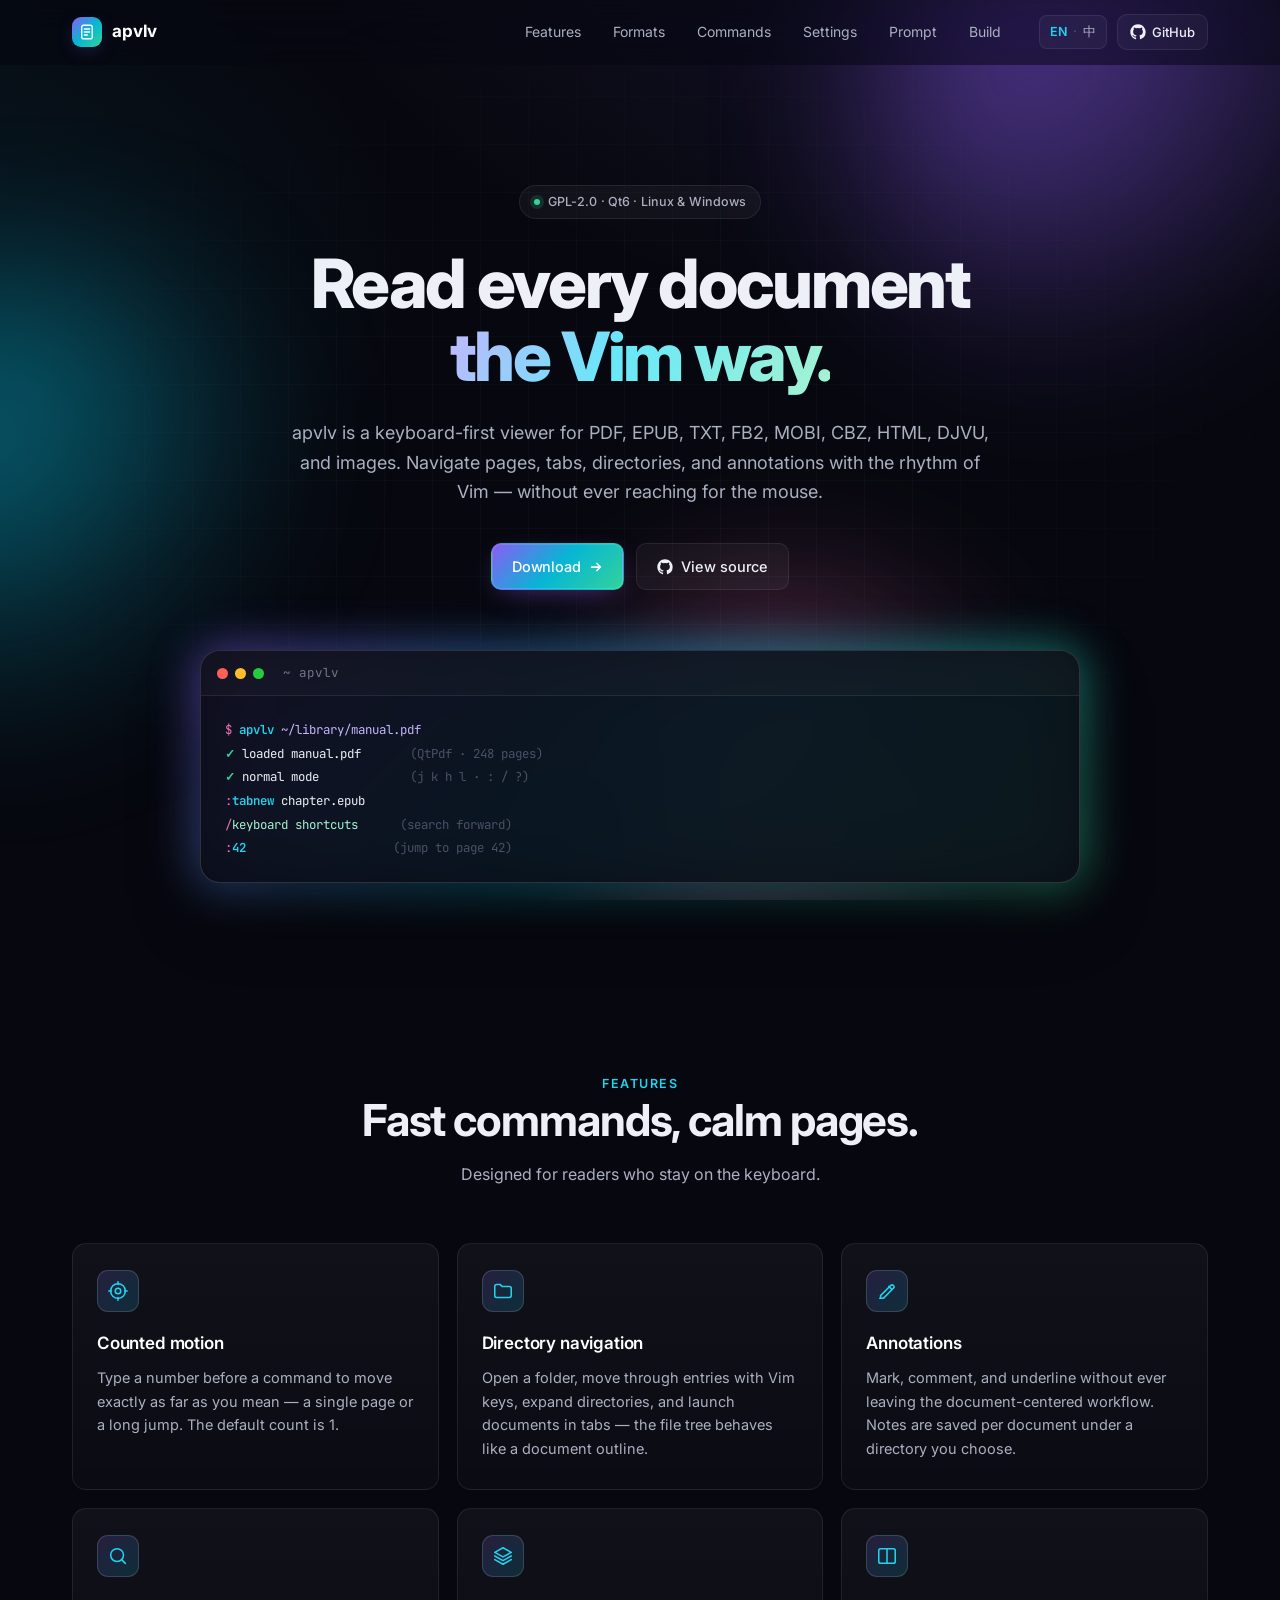
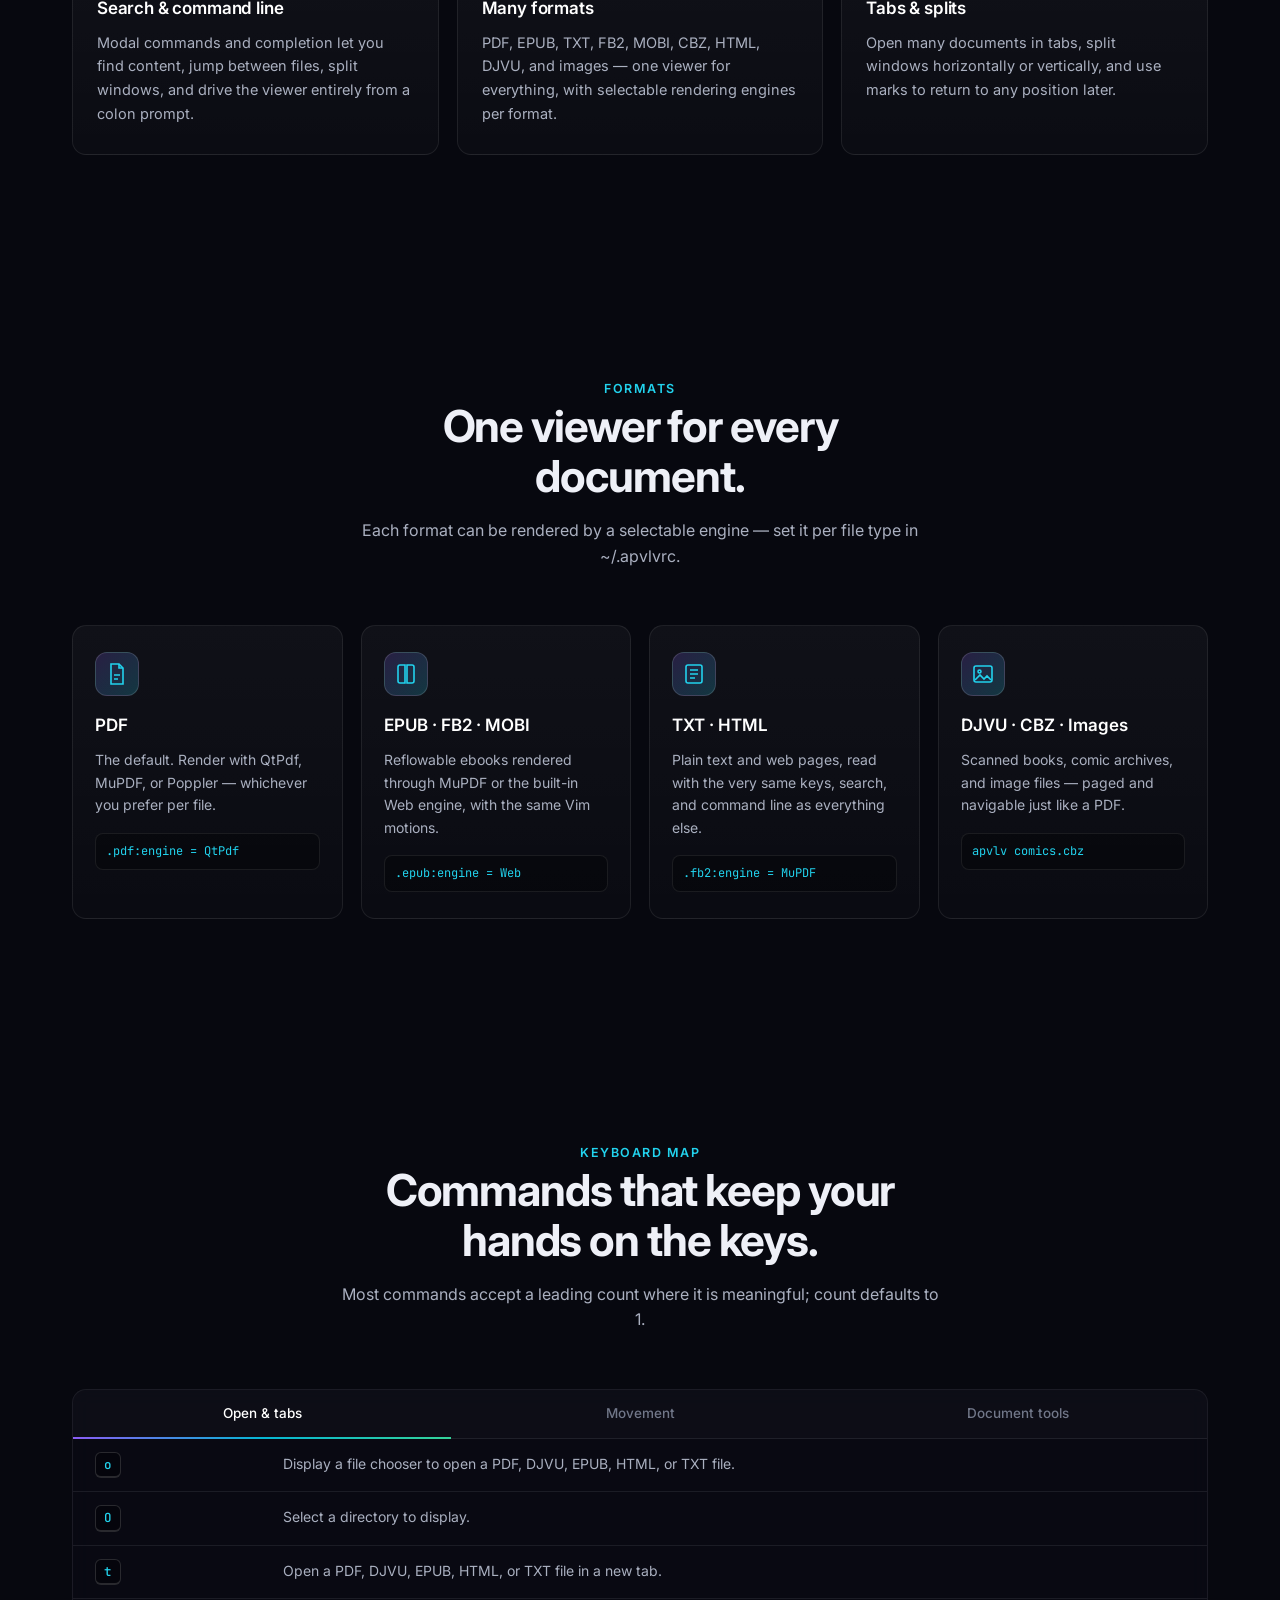
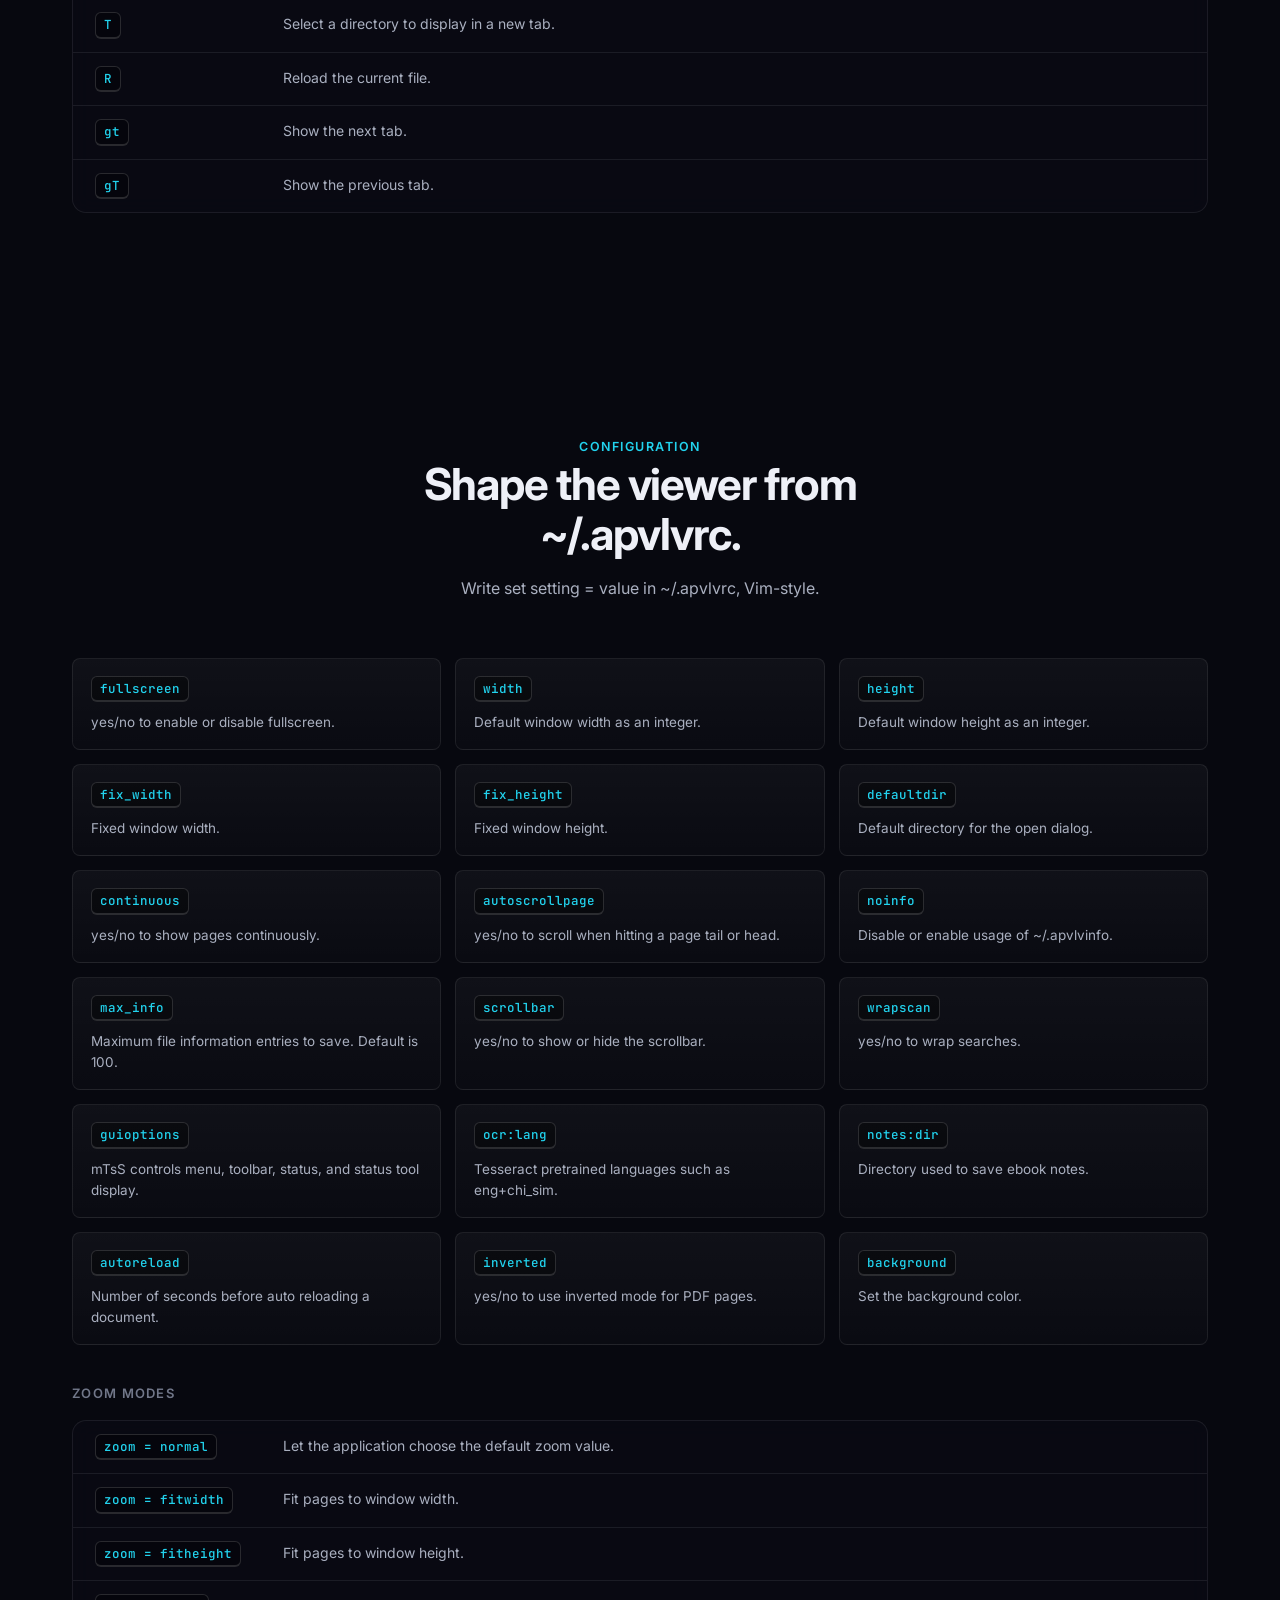
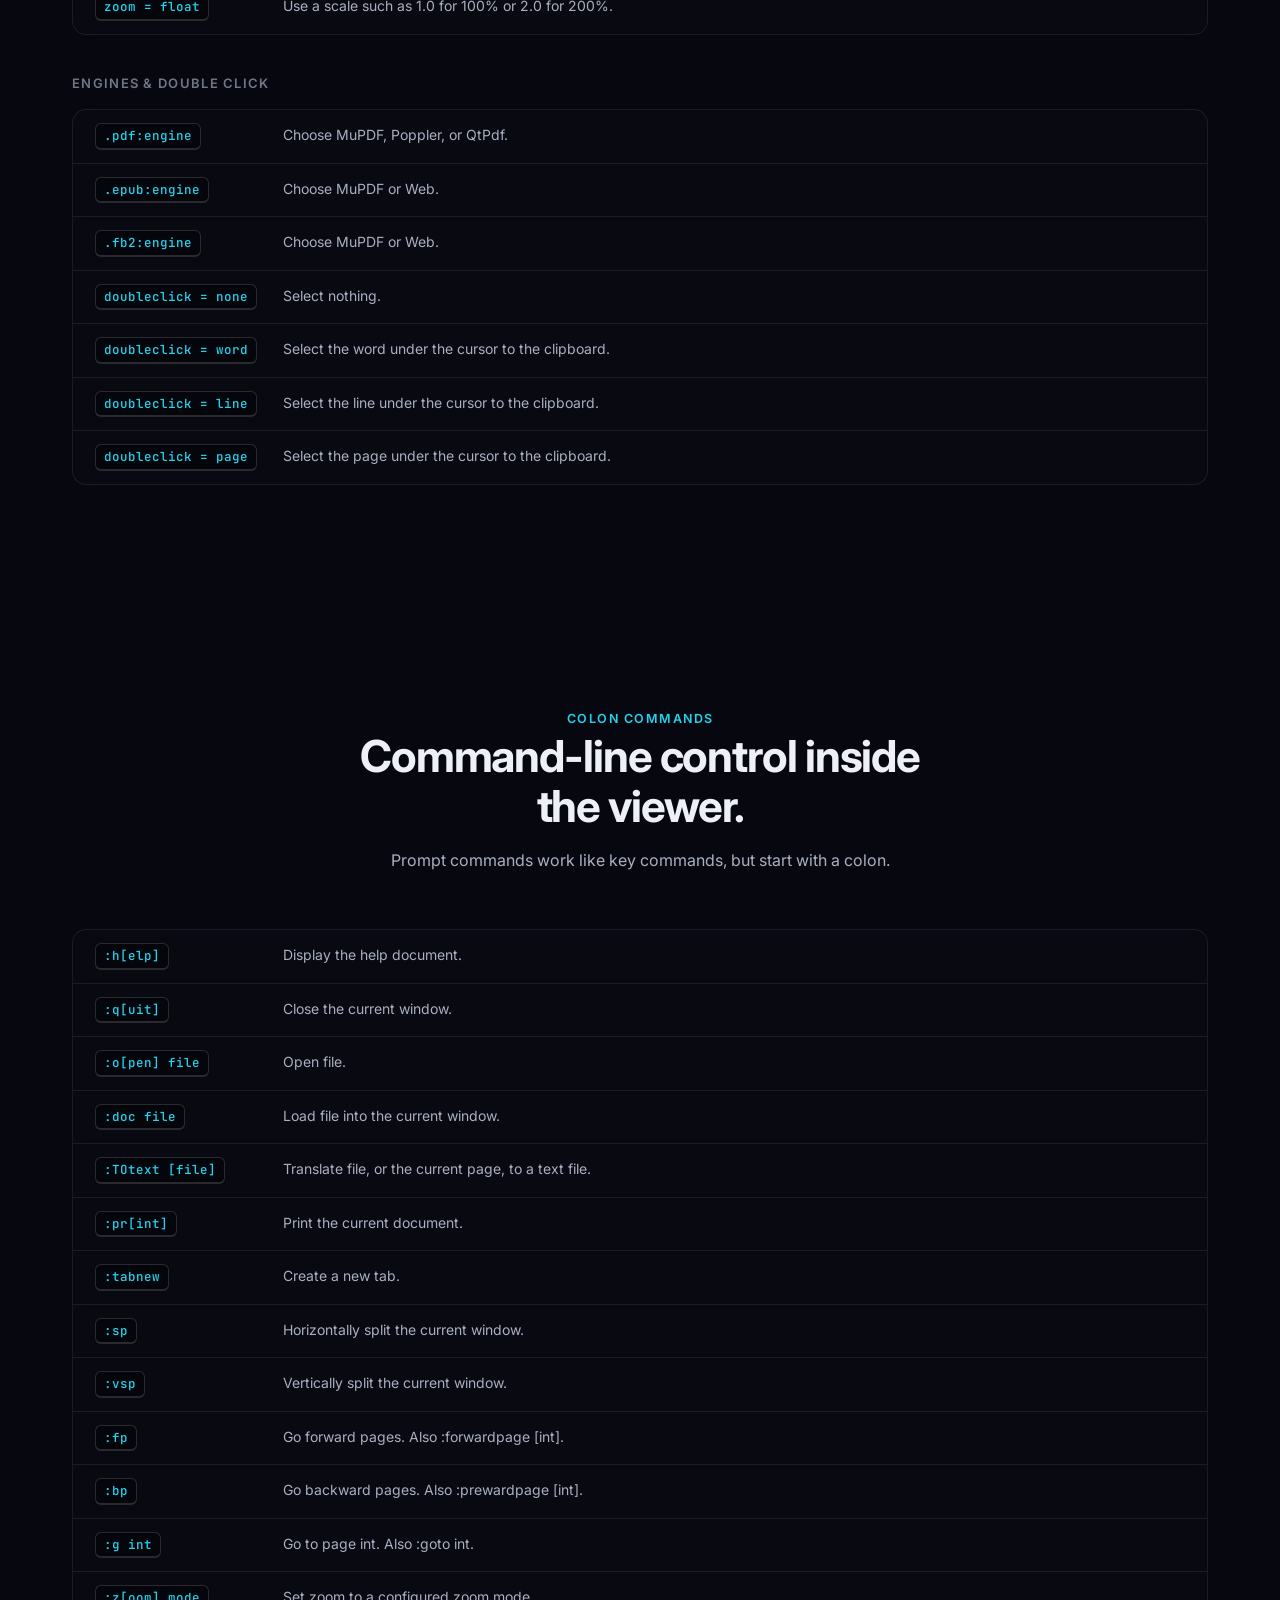
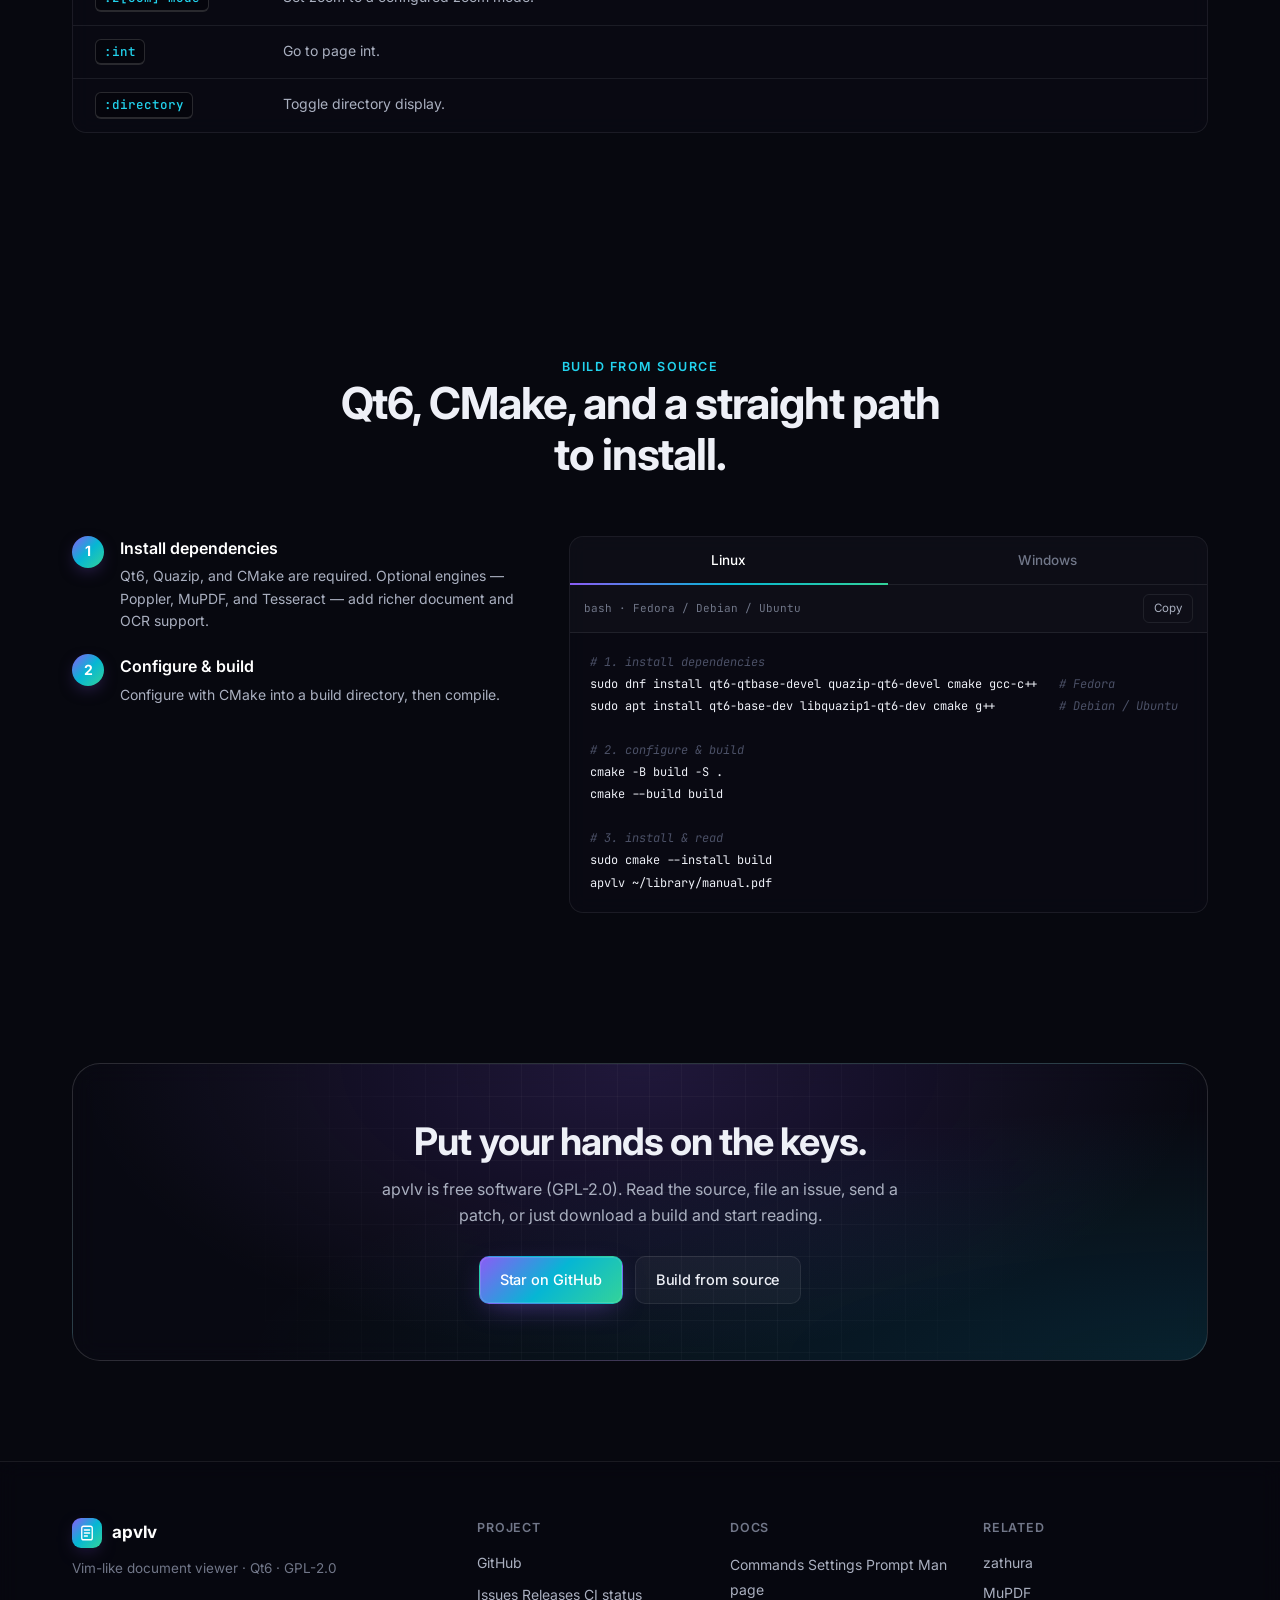
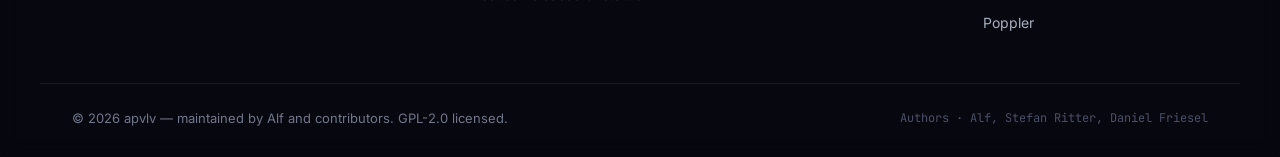
==== commit dc1110fd: "chore: Update default branch references to main" ====
--- a/docs/index.html
+++ b/docs/index.html
@@ -525,7 +525,7 @@
             <a href="#commands" data-en="Commands" data-zh="按键命令">Commands</a>
             <a href="#settings" data-en="Settings" data-zh="配置">Settings</a>
             <a href="#prompt" data-en="Prompt" data-zh="命令行">Prompt</a>
-            <a href="https://github.com/naihe2010/apvlv/blob/master/apvlv.1" target="_blank" rel="noopener" data-en="Man page" data-zh="man 手册">Man page</a>
+            <a href="https://github.com/naihe2010/apvlv/blob/main/apvlv.1" target="_blank" rel="noopener" data-en="Man page" data-zh="man 手册">Man page</a>
           </div>
           <div>
             <h5 data-en="Related" data-zh="相关">Related</h5>
